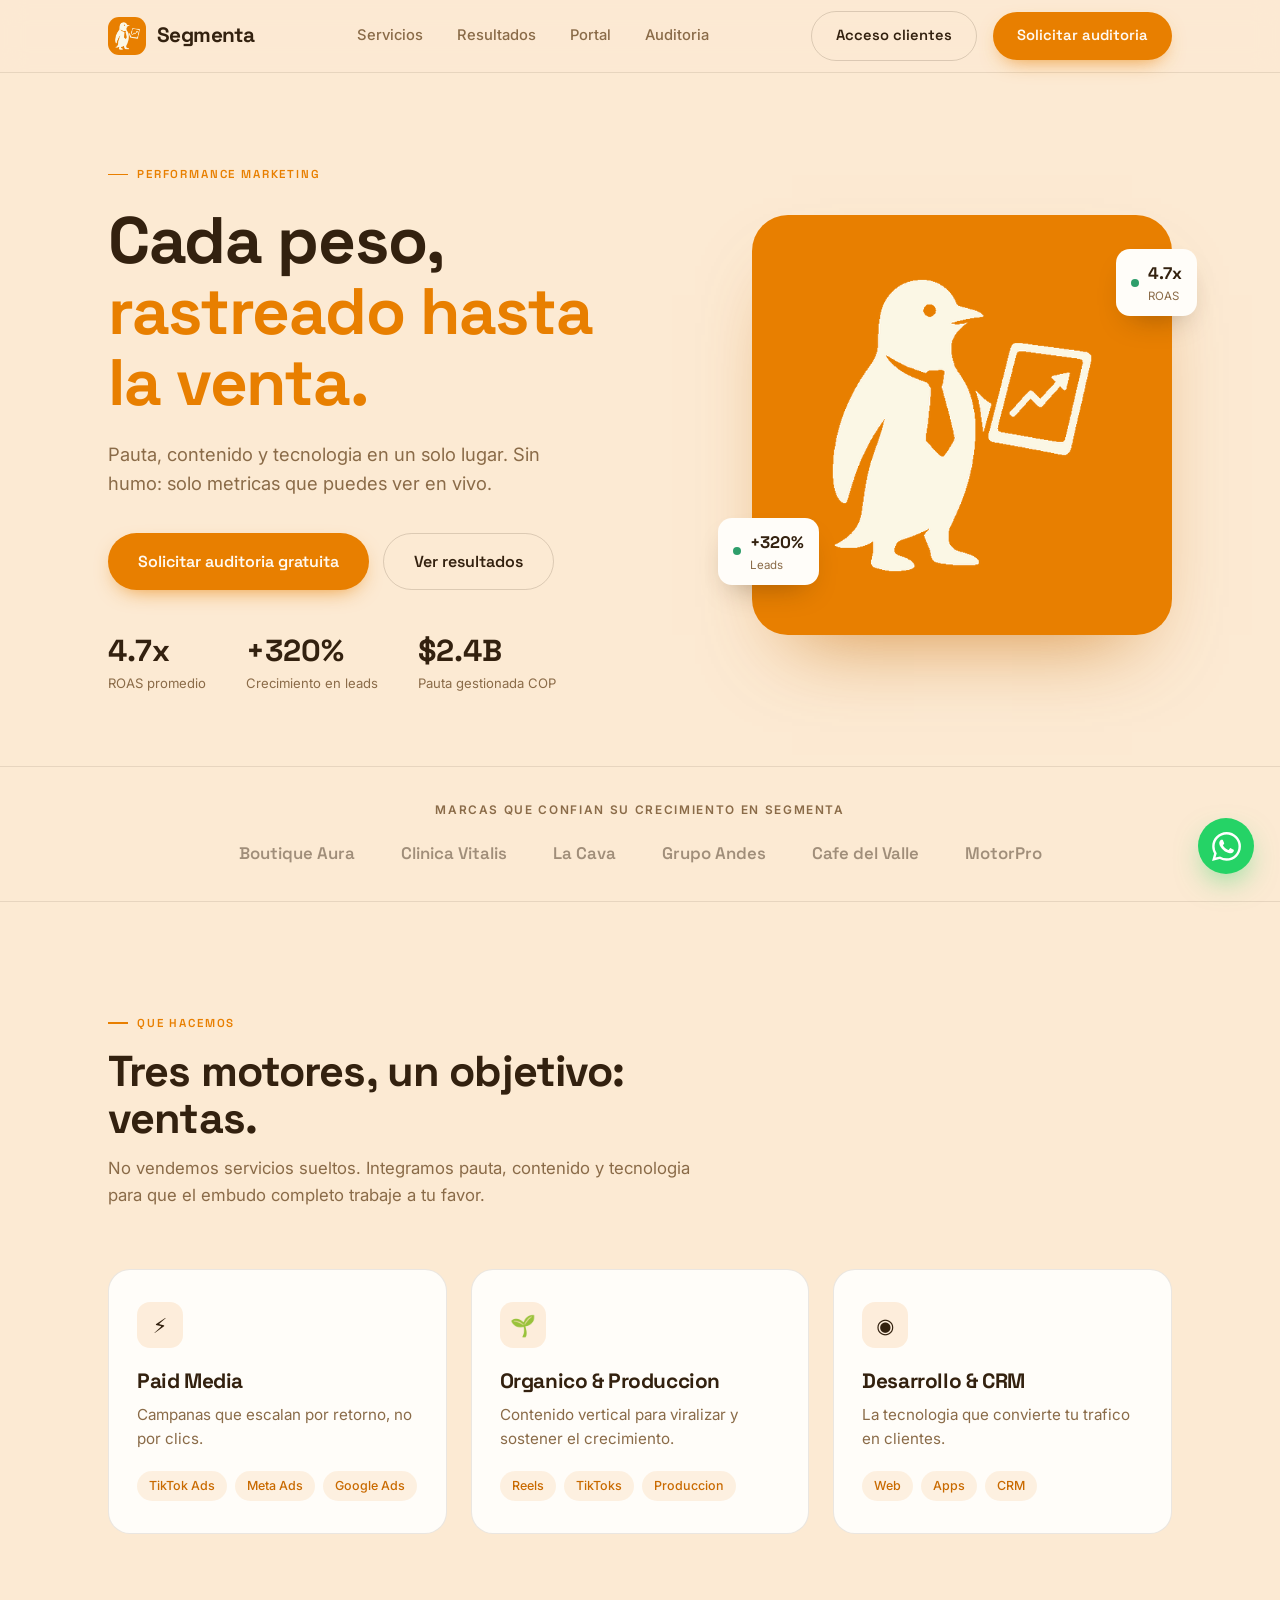
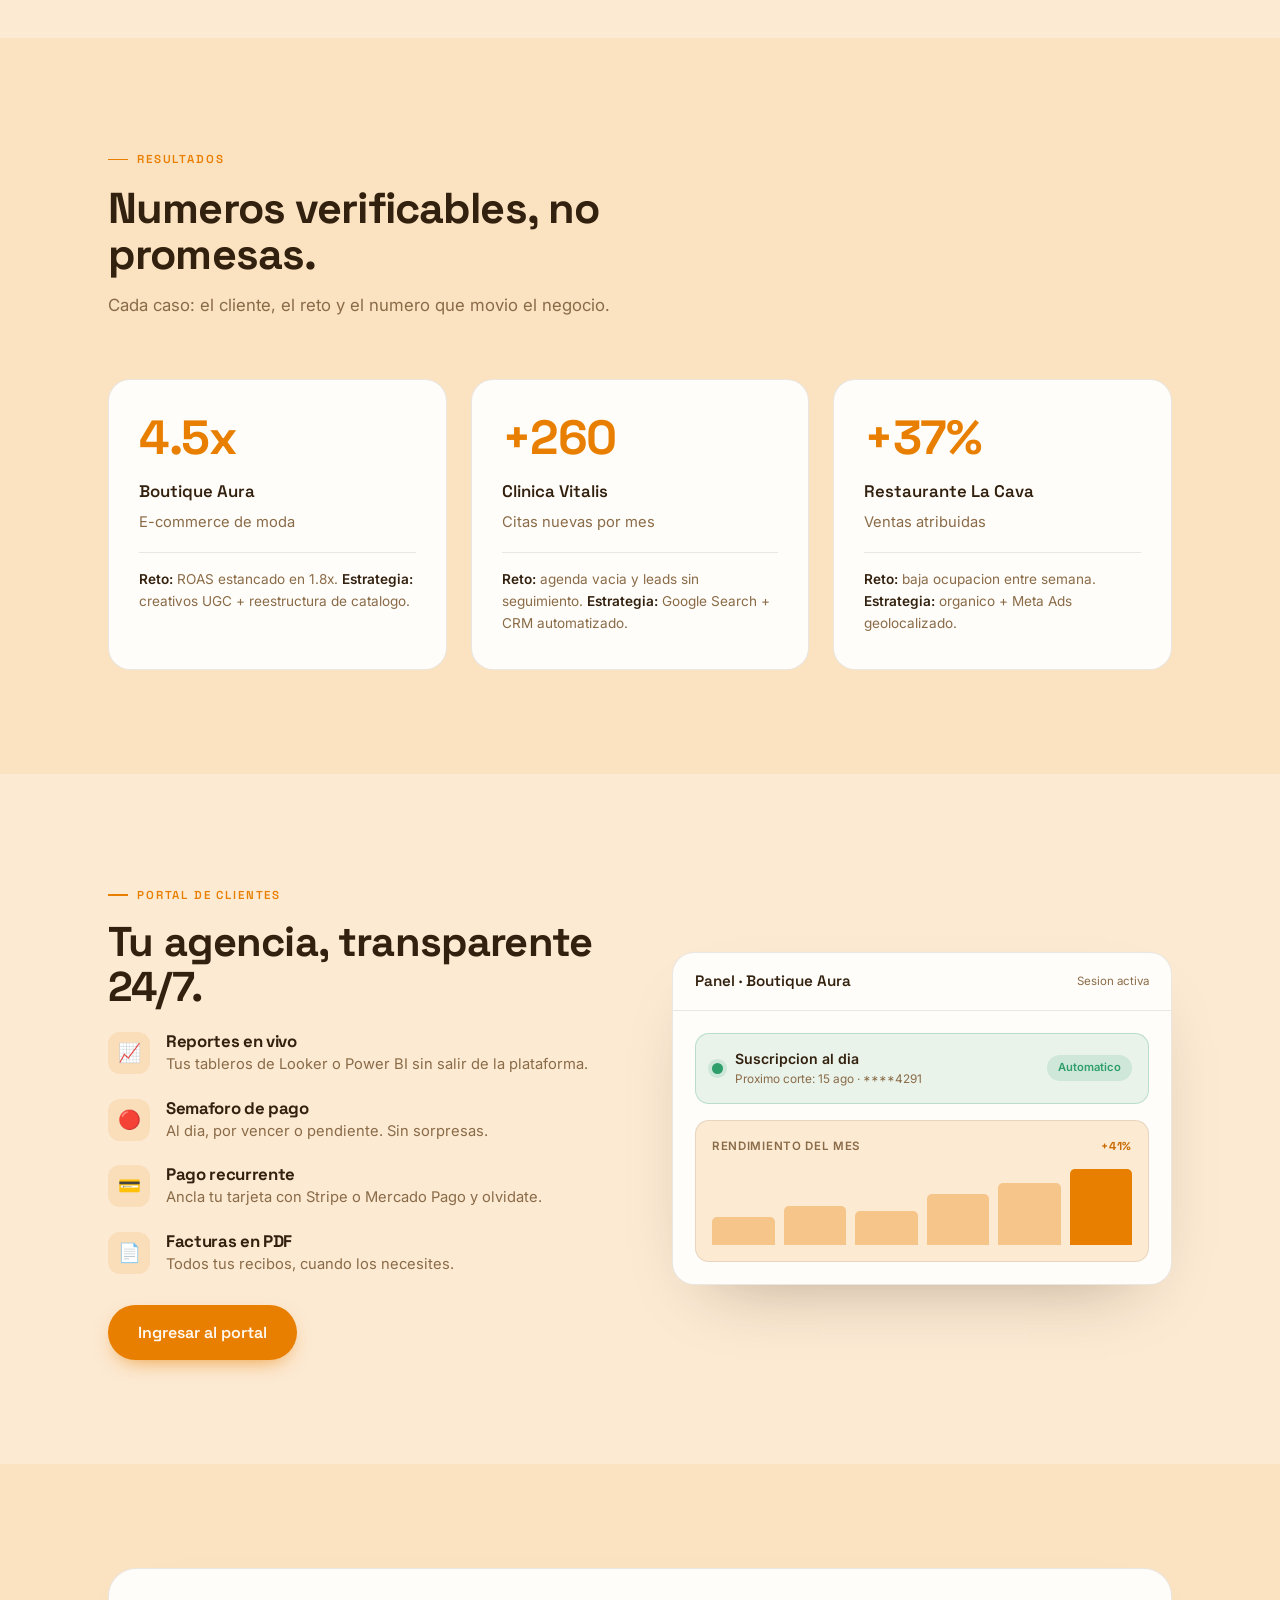
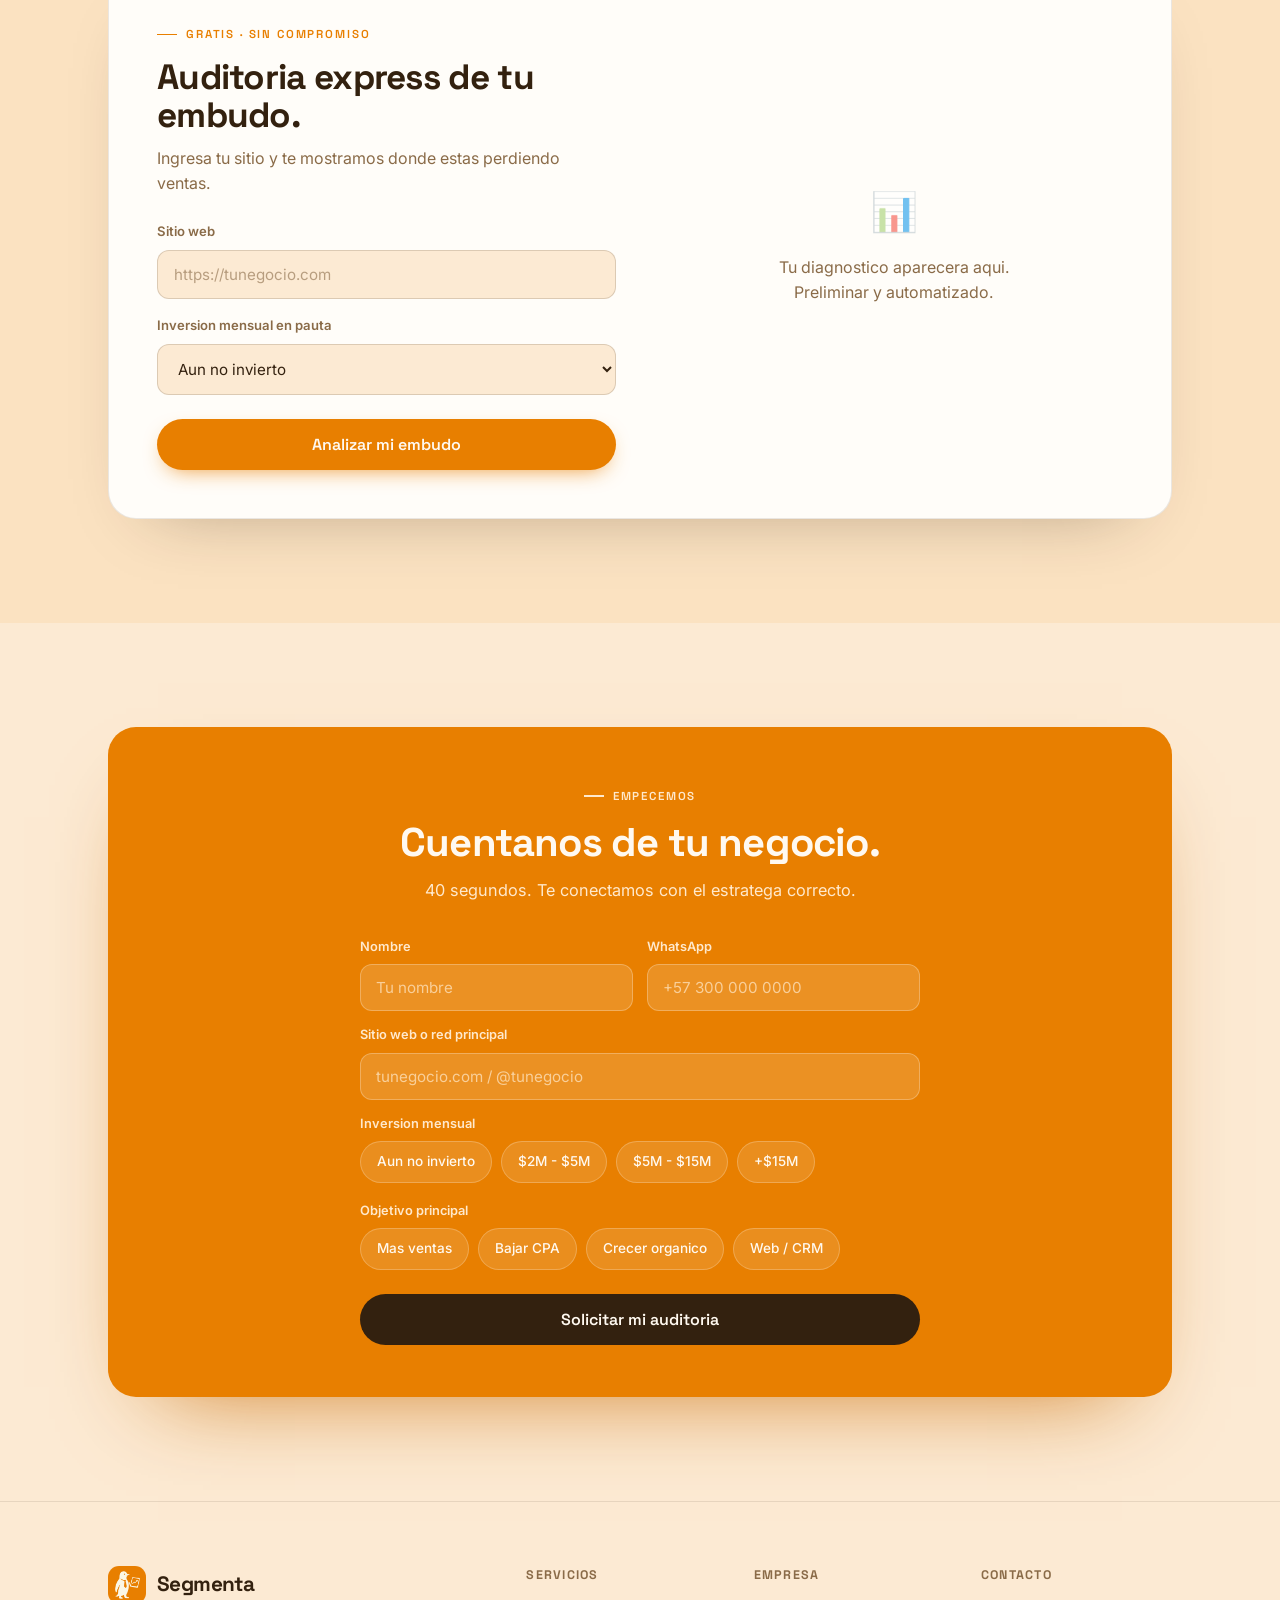
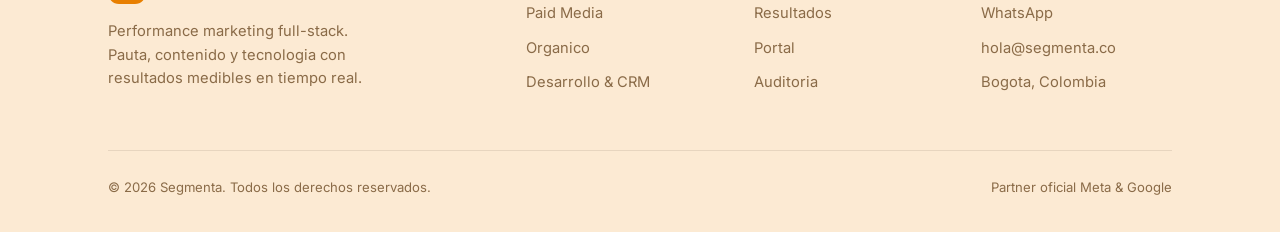
==== web/index.html @ 8425d16f "Separate Segmenta website and application roots" ====
<!DOCTYPE html>
<html lang="es">
<head>
<script>
(function(){
  if (location.hostname.endsWith('.vercel.app')) {
    location.replace('https://www.segmenta.online' + location.pathname + location.search + location.hash);
  }
})();
</script>
<meta charset="UTF-8">
<meta name="viewport" content="width=device-width, initial-scale=1.0">
<title>Segmenta — Marketing que se mide en ventas</title>
<link rel="preconnect" href="https://fonts.googleapis.com">
<link rel="preconnect" href="https://fonts.gstatic.com" crossorigin>
<link href="https://fonts.googleapis.com/css2?family=Space+Grotesk:wght@500;600;700&family=Inter:wght@400;500;600&display=swap" rel="stylesheet">
<style>
  :root{
    --bg:#FCEAD3;          /* naranja claro - color de la pagina */
    --bg-warm:#FBE2C1;     /* seccion alterna, un poco mas calido */
    --brand:#E87F00;       /* naranja de marca Segmenta */
    --brand-deep:#C96A00;
    --ink:#33210F;         /* texto principal, marron oscuro calido */
    --ink-soft:#8A6B48;    /* texto secundario */
    --card:#FFFDF9;        /* tarjetas casi blancas y calidas */
    --cream:#FBF7E5;
    --line:rgba(51,33,15,.10);
    --line-2:rgba(51,33,15,.16);
    --green:#2E9E6B;
    --display:'Space Grotesk',system-ui,sans-serif;
    --body:'Inter',system-ui,sans-serif;
    --logo:url("[data-uri]");
    --maxw:1120px;
  }
  *{box-sizing:border-box;margin:0;padding:0}
  html{scroll-behavior:smooth}
  body{font-family:var(--body);background:var(--bg);color:var(--ink);line-height:1.6;-webkit-font-smoothing:antialiased;overflow-x:hidden}
  a{color:inherit;text-decoration:none}
  .wrap{max-width:var(--maxw);margin:0 auto;padding:0 28px}
  h1,h2,h3,h4{font-family:var(--display);font-weight:700;line-height:1.08;letter-spacing:-.02em;color:var(--ink)}
  .peng{background:var(--logo) center/contain no-repeat;display:inline-block}
  .eyebrow{font-family:var(--display);font-size:.72rem;font-weight:600;letter-spacing:.16em;text-transform:uppercase;color:var(--brand);display:inline-flex;align-items:center;gap:9px}
  .eyebrow::before{content:"";width:20px;height:1.5px;background:var(--brand)}

  /* buttons */
  .btn{font-family:var(--display);font-weight:600;font-size:.92rem;border:none;cursor:pointer;border-radius:999px;padding:12px 24px;transition:transform .15s,background .2s,box-shadow .2s;display:inline-flex;align-items:center;gap:8px;white-space:nowrap}
  .btn:active{transform:translateY(1px)}
  .btn-primary{background:var(--brand);color:#FFF9F0;box-shadow:0 8px 22px -10px rgba(232,127,0,.9)}
  .btn-primary:hover{background:var(--brand-deep);box-shadow:0 12px 28px -10px rgba(232,127,0,1)}
  .btn-ghost{background:transparent;color:var(--ink);border:1.5px solid var(--line-2)}
  .btn-ghost:hover{border-color:var(--ink);background:rgba(51,33,15,.04)}
  .btn-lg{padding:15px 30px;font-size:1rem}

  /* nav */
  header{position:sticky;top:0;z-index:50;background:rgba(252,234,211,.82);backdrop-filter:blur(12px);border-bottom:1px solid var(--line)}
  nav{display:flex;align-items:center;justify-content:space-between;height:72px}
  .brand{display:flex;align-items:center;gap:11px;font-family:var(--display);font-weight:700;font-size:1.3rem;letter-spacing:-.03em}
  .brand .mark{width:38px;height:38px;border-radius:11px;background:var(--brand);display:flex;align-items:center;justify-content:center;flex-shrink:0}
  .brand .mark .peng{width:30px;height:30px}
  .nav-links{display:flex;gap:34px;font-size:.92rem;color:var(--ink-soft);font-weight:500}
  .nav-links a:hover{color:var(--ink)}
  .nav-right{display:flex;align-items:center;gap:16px}
  .nav-toggle{display:none;background:none;border:none;font-size:1.4rem;cursor:pointer;color:var(--ink)}

  /* hero */
  .hero{padding:84px 0 72px}
  .hero-grid{display:grid;grid-template-columns:1.1fr .9fr;gap:64px;align-items:center}
  .hero h1{font-size:clamp(2.6rem,5.5vw,4.1rem);font-weight:700;margin:22px 0 22px}
  .hero h1 .u{color:var(--brand)}
  .hero .lead{font-size:1.15rem;color:var(--ink-soft);max-width:480px;margin-bottom:34px}
  .hero-cta{display:flex;gap:14px;flex-wrap:wrap;margin-bottom:46px}
  .hero-stats{display:flex;gap:40px;flex-wrap:wrap}
  .hs .n{font-family:var(--display);font-weight:700;font-size:1.9rem;color:var(--ink);line-height:1}
  .hs .l{font-size:.82rem;color:var(--ink-soft);margin-top:6px}

  /* hero visual: big brand panel with penguin */
  .hero-visual{position:relative;aspect-ratio:1/1;max-width:420px;margin-left:auto;width:100%}
  .hero-panel{position:absolute;inset:0;background:var(--brand);border-radius:36px;box-shadow:0 40px 80px -40px rgba(200,105,0,.7)}
  .hero-panel .peng{position:absolute;inset:12% 14%;width:auto;height:auto;animation:float 6s ease-in-out infinite}
  @keyframes float{0%,100%{transform:translateY(0)}50%{transform:translateY(-12px)}}
  .pill{position:absolute;background:var(--card);border-radius:14px;padding:11px 15px;box-shadow:0 14px 30px -14px rgba(51,33,15,.4);display:flex;align-items:center;gap:9px}
  .pill .dot{width:8px;height:8px;border-radius:50%;background:var(--green)}
  .pill .pv{font-family:var(--display);font-weight:700;font-size:1.05rem}
  .pill .pl{font-size:.72rem;color:var(--ink-soft)}
  .pill.p1{top:8%;right:-6%}
  .pill.p2{bottom:12%;left:-8%}

  /* trust strip */
  .trust{padding:34px 0;border-top:1px solid var(--line);border-bottom:1px solid var(--line)}
  .trust .lbl{text-align:center;font-size:.74rem;letter-spacing:.14em;text-transform:uppercase;color:var(--ink-soft);margin-bottom:20px;font-weight:600}
  .trust-row{display:flex;justify-content:center;align-items:center;gap:46px;flex-wrap:wrap}
  .trust-row span{font-family:var(--display);font-weight:600;font-size:1.05rem;color:var(--ink);opacity:.45;transition:opacity .2s}
  .trust-row span:hover{opacity:.85}

  /* sections */
  .section{padding:104px 0}
  .sec-head{max-width:600px;margin-bottom:60px}
  .sec-head h2{font-size:clamp(1.9rem,3.6vw,2.7rem);margin:16px 0 14px}
  .sec-head p{color:var(--ink-soft);font-size:1.05rem}

  /* services */
  .svc-grid{display:grid;grid-template-columns:repeat(3,1fr);gap:24px}
  .svc{background:var(--card);border:1px solid var(--line);border-radius:22px;padding:32px 28px;transition:transform .25s,box-shadow .25s}
  .svc:hover{transform:translateY(-4px);box-shadow:0 24px 50px -30px rgba(51,33,15,.35)}
  .svc .ic{width:46px;height:46px;border-radius:13px;background:rgba(232,127,0,.12);display:flex;align-items:center;justify-content:center;font-size:1.3rem;margin-bottom:22px}
  .svc h3{font-size:1.3rem;margin-bottom:10px}
  .svc p{color:var(--ink-soft);font-size:.95rem;margin-bottom:20px}
  .svc .tags{display:flex;gap:8px;flex-wrap:wrap}
  .svc .tags span{font-size:.78rem;font-weight:500;color:var(--brand-deep);background:rgba(232,127,0,.1);padding:5px 12px;border-radius:999px}

  /* results */
  .results{background:var(--bg-warm)}
  .res-grid{display:grid;grid-template-columns:repeat(3,1fr);gap:24px}
  .res{background:var(--card);border:1px solid var(--line);border-radius:22px;padding:34px 30px}
  .res .big{font-family:var(--display);font-weight:700;font-size:3rem;color:var(--brand);line-height:1;letter-spacing:-.03em}
  .res .who{font-family:var(--display);font-weight:600;font-size:1.05rem;margin:16px 0 6px}
  .res .ctx{color:var(--ink-soft);font-size:.92rem}
  .res .sub{margin-top:18px;padding-top:16px;border-top:1px solid var(--line);font-size:.85rem;color:var(--ink-soft)}
  .res .sub b{color:var(--ink);font-weight:600}

  /* portal */
  .portal-grid{display:grid;grid-template-columns:1fr 1fr;gap:64px;align-items:center}
  .feat{list-style:none;display:flex;flex-direction:column;gap:22px;margin-top:10px}
  .feat li{display:flex;gap:16px}
  .feat .fi{width:42px;height:42px;border-radius:12px;background:rgba(232,127,0,.12);display:flex;align-items:center;justify-content:center;font-size:1.15rem;flex-shrink:0}
  .feat h4{font-size:1.05rem;margin-bottom:3px}
  .feat p{color:var(--ink-soft);font-size:.92rem}
  .mock{background:var(--card);border:1px solid var(--line);border-radius:22px;box-shadow:0 30px 70px -40px rgba(51,33,15,.4);overflow:hidden}
  .mock-top{padding:16px 22px;border-bottom:1px solid var(--line);display:flex;justify-content:space-between;align-items:center}
  .mock-top .t{font-family:var(--display);font-weight:600;font-size:.95rem}
  .mock-top .s{font-size:.72rem;color:var(--ink-soft)}
  .mock-body{padding:22px}
  .status{display:flex;align-items:center;justify-content:space-between;background:rgba(46,158,107,.1);border:1px solid rgba(46,158,107,.25);border-radius:14px;padding:14px 16px;margin-bottom:16px}
  .status .lft{display:flex;align-items:center;gap:12px}
  .sem{width:11px;height:11px;border-radius:50%;background:var(--green);box-shadow:0 0 0 4px rgba(46,158,107,.14)}
  .status .l1{font-size:.88rem;font-weight:600}
  .status .l2{font-size:.74rem;color:var(--ink-soft)}
  .status .badge{font-size:.7rem;font-weight:600;color:var(--green);background:rgba(46,158,107,.14);padding:4px 11px;border-radius:999px}
  .mchart{background:var(--bg);border:1px solid var(--line);border-radius:14px;padding:16px}
  .mchart .ct{font-size:.72rem;color:var(--ink-soft);text-transform:uppercase;letter-spacing:.06em;font-weight:600;margin-bottom:14px;display:flex;justify-content:space-between}
  .mchart .ct b{color:var(--brand-deep);font-family:var(--display)}
  .mbars{display:flex;align-items:flex-end;gap:9px;height:76px}
  .mbars span{flex:1;background:var(--brand);border-radius:5px 5px 0 0;opacity:.35;transition:height 1s cubic-bezier(.22,1,.36,1)}
  .mbars span:last-child{opacity:1}

  /* audit */
  .audit-card{background:var(--card);border:1px solid var(--line);border-radius:28px;padding:48px;box-shadow:0 30px 70px -45px rgba(51,33,15,.4)}
  .audit-grid{display:grid;grid-template-columns:1fr 1fr;gap:48px;align-items:center}
  .field{margin-bottom:16px}
  .field label{display:block;font-size:.82rem;color:var(--ink-soft);margin-bottom:8px;font-weight:600}
  .field input,.field select{width:100%;background:var(--bg);border:1.5px solid var(--line-2);border-radius:12px;padding:14px 16px;color:var(--ink);font-family:var(--body);font-size:.95rem;transition:border-color .2s,box-shadow .2s}
  .field input:focus,.field select:focus{outline:none;border-color:var(--brand);box-shadow:0 0 0 3px rgba(232,127,0,.16)}
  .field input::placeholder{color:var(--ink-soft);opacity:.6}
  #auditPh{text-align:center;color:var(--ink-soft)}
  #auditPh .em{font-size:2.4rem;margin-bottom:12px;opacity:.55}
  #auditRes{display:none}
  .score-row{display:flex;align-items:center;gap:20px;margin-bottom:22px}
  .ring{width:92px;height:92px;border-radius:50%;position:relative;flex-shrink:0;display:flex;align-items:center;justify-content:center}
  .ring .rv{position:relative;font-family:var(--display);font-weight:700;font-size:1.7rem}
  .aline{display:flex;justify-content:space-between;align-items:center;padding:11px 0;border-bottom:1px solid var(--line);font-size:.9rem}
  .aline:last-of-type{border:none}
  .st{font-size:.74rem;font-weight:600;padding:3px 11px;border-radius:999px}
  .st.ok{background:rgba(46,158,107,.14);color:var(--green)}
  .st.warn{background:rgba(232,127,0,.14);color:var(--brand-deep)}
  .st.bad{background:rgba(214,69,42,.12);color:#C0392B}

  /* lead */
  .lead-card{background:var(--brand);border-radius:28px;padding:52px;text-align:center;box-shadow:0 40px 90px -50px rgba(200,105,0,.9)}
  .lead-card .eyebrow{color:#FFE9CC;justify-content:center}
  .lead-card .eyebrow::before{background:#FFE9CC}
  .lead-card h2{color:#FFF9F0;font-size:clamp(1.8rem,3.4vw,2.5rem);margin:16px 0 12px}
  .lead-card .sub{color:#FFE9CC;margin-bottom:34px;font-size:1.02rem}
  .lead-form{max-width:560px;margin:0 auto;text-align:left}
  .lf-row{display:grid;grid-template-columns:1fr 1fr;gap:14px}
  .lead-form label{color:#FFE9CC;font-size:.8rem;font-weight:600;margin-bottom:7px;display:block}
  .lead-form input{width:100%;background:rgba(255,251,244,.14);border:1.5px solid rgba(255,251,244,.28);border-radius:12px;padding:13px 15px;color:#FFF9F0;font-family:var(--body);font-size:.95rem;margin-bottom:14px}
  .lead-form input::placeholder{color:rgba(255,233,204,.7)}
  .lead-form input:focus{outline:none;border-color:#FFF9F0;background:rgba(255,251,244,.2)}
  .chips{display:flex;gap:9px;flex-wrap:wrap;margin-bottom:18px}
  .chip{cursor:pointer;font-size:.85rem;font-weight:500;color:#FFF9F0;background:rgba(255,251,244,.12);border:1.5px solid rgba(255,251,244,.24);padding:9px 16px;border-radius:999px;transition:background .2s,border-color .2s}
  .chip:hover{border-color:#FFF9F0}
  .chip.sel{background:#FFF9F0;color:var(--brand-deep);border-color:#FFF9F0}
  .lead-form .btn-submit{width:100%;justify-content:center;background:var(--ink);color:#FFF9F0;margin-top:6px}
  .lead-form .btn-submit:hover{background:#1f1408}
  .lead-done{display:none;text-align:center;color:#FFF9F0}
  .lead-done .ch{width:60px;height:60px;border-radius:50%;background:rgba(255,251,244,.16);border:1.5px solid rgba(255,251,244,.4);display:flex;align-items:center;justify-content:center;margin:0 auto 16px;font-size:1.6rem}
  .lead-done h3{color:#FFF9F0;font-size:1.5rem;margin-bottom:8px}
  .lead-done p{color:#FFE9CC}

  /* footer */
  footer{padding:64px 0 34px;border-top:1px solid var(--line)}
  .foot-grid{display:grid;grid-template-columns:2fr 1fr 1fr 1fr;gap:36px;margin-bottom:44px}
  .foot-grid .about{color:var(--ink-soft);font-size:.92rem;margin-top:16px;max-width:280px}
  .fcol h5{font-family:var(--display);font-size:.78rem;text-transform:uppercase;letter-spacing:.1em;color:var(--ink-soft);margin-bottom:16px}
  .fcol a{display:block;color:var(--ink-soft);font-size:.92rem;margin-bottom:11px}
  .fcol a:hover{color:var(--ink)}
  .foot-bot{border-top:1px solid var(--line);padding-top:26px;display:flex;justify-content:space-between;flex-wrap:wrap;gap:12px;color:var(--ink-soft);font-size:.82rem}

  /* whatsapp */
  .wa{position:fixed;bottom:26px;right:26px;z-index:60;width:56px;height:56px;border-radius:50%;background:#25D366;display:flex;align-items:center;justify-content:center;box-shadow:0 12px 30px -8px rgba(37,211,102,.6);transition:transform .2s}
  .wa:hover{transform:scale(1.08)}
  .wa svg{width:29px;height:29px;fill:#fff}

  /* reveal */
  .reveal{opacity:0;transform:translateY(24px);transition:opacity .7s cubic-bezier(.22,1,.36,1),transform .7s cubic-bezier(.22,1,.36,1)}
  .reveal.in{opacity:1;transform:none}

  @media(max-width:900px){
    .hero-grid,.portal-grid,.audit-grid{grid-template-columns:1fr;gap:48px}
    .svc-grid,.res-grid{grid-template-columns:1fr}
    .foot-grid{grid-template-columns:1fr 1fr}
    .nav-links,.nav-right .btn{display:none}
    .nav-toggle{display:block}
    .section{padding:72px 0}
    .hero-visual{max-width:340px;margin:0 auto}
    .audit-card,.lead-card{padding:32px}
  }
  @media(max-width:520px){
    .lf-row{grid-template-columns:1fr}
    .foot-grid{grid-template-columns:1fr}
    .hero-stats{gap:28px}
  }
  @media(prefers-reduced-motion:reduce){*{animation:none!important;scroll-behavior:auto!important}.reveal{opacity:1;transform:none}}
  :focus-visible{outline:2px solid var(--brand);outline-offset:3px;border-radius:8px}
</style>
</head>
<body>

<header>
  <div class="wrap">
    <nav>
      <div class="brand"><span class="mark"><span class="peng"></span></span>Segmenta</div>
      <div class="nav-links">
        <a href="#servicios">Servicios</a>
        <a href="#resultados">Resultados</a>
        <a href="#portal">Portal</a>
        <a href="#auditoria">Auditoria</a>
      </div>
      <div class="nav-right">
        <a href="javascript:void(0)" class="btn btn-ghost" onclick="openPortal()">Acceso clientes</a>
        <a href="#contacto" class="btn btn-primary">Solicitar auditoria</a>
        <button class="nav-toggle" aria-label="Menu" onclick="var n=document.querySelector('.nav-links');n.style.display=n.style.display==='flex'?'none':'flex'">&#9776;</button>
      </div>
    </nav>
  </div>
</header>

<!-- HERO -->
<section class="hero">
  <div class="wrap hero-grid">
    <div>
      <span class="eyebrow">Performance marketing</span>
      <h1>Cada peso, <span class="u">rastreado hasta la venta.</span></h1>
      <p class="lead">Pauta, contenido y tecnologia en un solo lugar. Sin humo: solo metricas que puedes ver en vivo.</p>
      <div class="hero-cta">
        <a href="#contacto" class="btn btn-primary btn-lg">Solicitar auditoria gratuita</a>
        <a href="#resultados" class="btn btn-ghost btn-lg">Ver resultados</a>
      </div>
      <div class="hero-stats">
        <div class="hs"><div class="n" data-count="4.7" data-suffix="x">0x</div><div class="l">ROAS promedio</div></div>
        <div class="hs"><div class="n" data-count="320" data-prefix="+" data-suffix="%">0%</div><div class="l">Crecimiento en leads</div></div>
        <div class="hs"><div class="n">$2.4B</div><div class="l">Pauta gestionada COP</div></div>
      </div>
    </div>
    <div class="hero-visual reveal in">
      <div class="hero-panel"><span class="peng"></span></div>
      <div class="pill p1"><span class="dot"></span><div><div class="pv">4.7x</div><div class="pl">ROAS</div></div></div>
      <div class="pill p2"><span class="dot"></span><div><div class="pv">+320%</div><div class="pl">Leads</div></div></div>
    </div>
  </div>
</section>

<!-- TRUST -->
<div class="trust">
  <div class="wrap">
    <div class="lbl">Marcas que confian su crecimiento en Segmenta</div>
    <div class="trust-row">
      <span>Boutique Aura</span><span>Clinica Vitalis</span><span>La Cava</span><span>Grupo Andes</span><span>Cafe del Valle</span><span>MotorPro</span>
    </div>
  </div>
</div>

<!-- SERVICIOS -->
<section class="section" id="servicios">
  <div class="wrap">
    <div class="sec-head reveal">
      <span class="eyebrow">Que hacemos</span>
      <h2>Tres motores, un objetivo: ventas.</h2>
      <p>No vendemos servicios sueltos. Integramos pauta, contenido y tecnologia para que el embudo completo trabaje a tu favor.</p>
    </div>
    <div class="svc-grid">
      <div class="svc reveal">
        <div class="ic">&#9889;</div>
        <h3>Paid Media</h3>
        <p>Campanas que escalan por retorno, no por clics.</p>
        <div class="tags"><span>TikTok Ads</span><span>Meta Ads</span><span>Google Ads</span></div>
      </div>
      <div class="svc reveal">
        <div class="ic">&#127793;</div>
        <h3>Organico &amp; Produccion</h3>
        <p>Contenido vertical para viralizar y sostener el crecimiento.</p>
        <div class="tags"><span>Reels</span><span>TikToks</span><span>Produccion</span></div>
      </div>
      <div class="svc reveal">
        <div class="ic">&#9673;</div>
        <h3>Desarrollo &amp; CRM</h3>
        <p>La tecnologia que convierte tu trafico en clientes.</p>
        <div class="tags"><span>Web</span><span>Apps</span><span>CRM</span></div>
      </div>
    </div>
  </div>
</section>

<!-- RESULTADOS -->
<section class="section results" id="resultados">
  <div class="wrap">
    <div class="sec-head reveal">
      <span class="eyebrow">Resultados</span>
      <h2>Numeros verificables, no promesas.</h2>
      <p>Cada caso: el cliente, el reto y el numero que movio el negocio.</p>
    </div>
    <div class="res-grid">
      <div class="res reveal">
        <div class="big" data-count="4.9" data-suffix="x">0x</div>
        <div class="who">Boutique Aura</div>
        <div class="ctx">E-commerce de moda</div>
        <div class="sub"><b>Reto:</b> ROAS estancado en 1.8x. <b>Estrategia:</b> creativos UGC + reestructura de catalogo.</div>
      </div>
      <div class="res reveal">
        <div class="big" data-count="287" data-prefix="+">0</div>
        <div class="who">Clinica Vitalis</div>
        <div class="ctx">Citas nuevas por mes</div>
        <div class="sub"><b>Reto:</b> agenda vacia y leads sin seguimiento. <b>Estrategia:</b> Google Search + CRM automatizado.</div>
      </div>
      <div class="res reveal">
        <div class="big" data-count="41" data-prefix="+" data-suffix="%">0%</div>
        <div class="who">Restaurante La Cava</div>
        <div class="ctx">Ventas atribuidas</div>
        <div class="sub"><b>Reto:</b> baja ocupacion entre semana. <b>Estrategia:</b> organico + Meta Ads geolocalizado.</div>
      </div>
    </div>
  </div>
</section>

<!-- PORTAL -->
<section class="section" id="portal">
  <div class="wrap portal-grid">
    <div class="reveal">
      <span class="eyebrow">Portal de clientes</span>
      <h2 style="font-size:clamp(1.9rem,3.4vw,2.6rem);margin:16px 0 22px">Tu agencia, transparente 24/7.</h2>
      <ul class="feat">
        <li><div class="fi">&#128200;</div><div><h4>Reportes en vivo</h4><p>Tus tableros de Looker o Power BI sin salir de la plataforma.</p></div></li>
        <li><div class="fi">&#128308;</div><div><h4>Semaforo de pago</h4><p>Al dia, por vencer o pendiente. Sin sorpresas.</p></div></li>
        <li><div class="fi">&#128179;</div><div><h4>Pago recurrente</h4><p>Ancla tu tarjeta con Stripe o Mercado Pago y olvidate.</p></div></li>
        <li><div class="fi">&#128196;</div><div><h4>Facturas en PDF</h4><p>Todos tus recibos, cuando los necesites.</p></div></li>
      </ul>
      <a href="javascript:void(0)" class="btn btn-primary btn-lg" style="margin-top:28px" onclick="openPortal()">Ingresar al portal</a>
    </div>
    <div class="mock reveal">
      <div class="mock-top"><span class="t">Panel &middot; Boutique Aura</span><span class="s">Sesion activa</span></div>
      <div class="mock-body">
        <div class="status">
          <div class="lft"><span class="sem"></span><div><div class="l1">Suscripcion al dia</div><div class="l2">Proximo corte: 15 ago &middot; ****4291</div></div></div>
          <span class="badge">Automatico</span>
        </div>
        <div class="mchart">
          <div class="ct"><span>Rendimiento del mes</span><b>+41%</b></div>
          <div class="mbars"><span style="height:38%"></span><span style="height:52%"></span><span style="height:46%"></span><span style="height:68%"></span><span style="height:82%"></span><span style="height:100%"></span></div>
        </div>
      </div>
    </div>
  </div>
</section>

<!-- AUDITORIA -->
<section class="section results" id="auditoria">
  <div class="wrap">
    <div class="audit-card reveal">
      <div class="audit-grid">
        <div>
          <span class="eyebrow">Gratis &middot; Sin compromiso</span>
          <h2 style="font-size:clamp(1.7rem,3vw,2.2rem);margin:14px 0 12px">Auditoria express de tu embudo.</h2>
          <p style="color:var(--ink-soft);margin-bottom:24px">Ingresa tu sitio y te mostramos donde estas perdiendo ventas.</p>
          <div class="field"><label>Sitio web</label><input id="au-web" type="url" placeholder="https://tunegocio.com"></div>
          <div class="field"><label>Inversion mensual en pauta</label>
            <select id="au-inv">
              <option value="0">Aun no invierto</option>
              <option value="1">Menos de $2M COP</option>
              <option value="2">$2M - $8M COP</option>
              <option value="3">Mas de $8M COP</option>
            </select>
          </div>
          <button class="btn btn-primary btn-lg" style="width:100%;justify-content:center;margin-top:8px" onclick="runAudit()">Analizar mi embudo</button>
        </div>
        <div>
          <div id="auditPh"><div class="em">&#128202;</div>Tu diagnostico aparecera aqui.<br>Preliminar y automatizado.</div>
          <div id="auditRes">
            <div class="score-row">
              <div class="ring" id="ring"><div class="rv" id="rv">0</div></div>
              <div><div style="font-family:var(--display);font-weight:600;font-size:1.05rem">Health Score</div><div id="smsg" style="color:var(--ink-soft);font-size:.86rem">Analizando...</div></div>
            </div>
            <div class="aline"><span>Velocidad de carga</span><span class="st warn" id="l1">Media</span></div>
            <div class="aline"><span>Pixel &amp; tracking</span><span class="st bad" id="l2">Falta</span></div>
            <div class="aline"><span>Estructura de pauta</span><span class="st warn" id="l3">Mejorable</span></div>
            <div class="aline"><span>Conversion / CTA</span><span class="st ok" id="l4">OK</span></div>
            <a href="#contacto" class="btn btn-ghost" style="width:100%;justify-content:center;margin-top:18px">Ver plan de accion completo</a>
          </div>
        </div>
      </div>
    </div>
  </div>
</section>

<!-- CONTACTO -->
<section class="section" id="contacto">
  <div class="wrap">
    <div class="lead-card reveal">
      <span class="eyebrow">Empecemos</span>
      <h2>Cuentanos de tu negocio.</h2>
      <p class="sub">40 segundos. Te conectamos con el estratega correcto.</p>
      <div class="lead-form" id="leadForm">
        <div class="lf-row">
          <div><label>Nombre</label><input id="f-name" type="text" placeholder="Tu nombre"></div>
          <div><label>WhatsApp</label><input id="f-phone" type="tel" placeholder="+57 300 000 0000"></div>
        </div>
        <label>Sitio web o red principal</label>
        <input id="f-web" type="text" placeholder="tunegocio.com / @tunegocio">
        <label>Inversion mensual</label>
        <div class="chips" data-group="budget">
          <div class="chip" onclick="pick(this)">Aun no invierto</div>
          <div class="chip" onclick="pick(this)">$2M - $5M</div>
          <div class="chip" onclick="pick(this)">$5M - $15M</div>
          <div class="chip" onclick="pick(this)">+$15M</div>
        </div>
        <label>Objetivo principal</label>
        <div class="chips" data-group="goal">
          <div class="chip" onclick="pick(this)">Mas ventas</div>
          <div class="chip" onclick="pick(this)">Bajar CPA</div>
          <div class="chip" onclick="pick(this)">Crecer organico</div>
          <div class="chip" onclick="pick(this)">Web / CRM</div>
        </div>
        <button class="btn btn-lg btn-submit" onclick="submitLead()">Solicitar mi auditoria</button>
      </div>
      <div class="lead-done" id="leadDone">
        <div class="ch">&#10003;</div>
        <h3>Listo, <span id="doneName">crack</span>!</h3>
        <p>Un estratega te escribe por WhatsApp en menos de 24 horas.</p>
      </div>
    </div>
  </div>
</section>

<!-- FOOTER -->
<footer>
  <div class="wrap">
    <div class="foot-grid">
      <div>
        <div class="brand"><span class="mark"><span class="peng"></span></span>Segmenta</div>
        <p class="about">Performance marketing full-stack. Pauta, contenido y tecnologia con resultados medibles en tiempo real.</p>
      </div>
      <div class="fcol"><h5>Servicios</h5><a href="#servicios">Paid Media</a><a href="#servicios">Organico</a><a href="#servicios">Desarrollo &amp; CRM</a></div>
      <div class="fcol"><h5>Empresa</h5><a href="#resultados">Resultados</a><a href="#portal">Portal</a><a href="#auditoria">Auditoria</a></div>
      <div class="fcol"><h5>Contacto</h5><a href="#contacto">WhatsApp</a><a href="#contacto">hola@segmenta.co</a><a href="#contacto">Bogota, Colombia</a></div>
    </div>
    <div class="foot-bot"><span>&copy; 2026 Segmenta. Todos los derechos reservados.</span><span>Partner oficial Meta &amp; Google</span></div>
  </div>
</footer>

<a class="wa" href="https://wa.me/573133250202?text=Hola%20Segmenta,%20quiero%20una%20auditoria" target="_blank" rel="noopener" aria-label="WhatsApp">
  <svg viewBox="0 0 24 24"><path d="M17.472 14.382c-.297-.149-1.758-.867-2.03-.967-.273-.099-.471-.148-.67.15-.197.297-.767.966-.94 1.164-.173.199-.347.223-.644.075-.297-.15-1.255-.463-2.39-1.475-.883-.788-1.48-1.761-1.653-2.059-.173-.297-.018-.458.13-.606.134-.133.298-.347.446-.52.149-.174.198-.298.298-.497.099-.198.05-.371-.025-.52-.075-.149-.669-1.612-.916-2.207-.242-.579-.487-.5-.669-.51l-.57-.01c-.198 0-.52.074-.792.372-.272.297-1.04 1.016-1.04 2.479 0 1.462 1.065 2.875 1.213 3.074.149.198 2.096 3.2 5.077 4.487.71.306 1.263.489 1.694.626.712.226 1.36.194 1.872.118.571-.085 1.758-.719 2.006-1.413.248-.694.248-1.289.173-1.413-.074-.124-.272-.198-.57-.347m-5.421 7.403h-.004a9.87 9.87 0 01-5.031-1.378l-.361-.214-3.741.982.998-3.648-.235-.374a9.86 9.86 0 01-1.51-5.26c.001-5.45 4.436-9.884 9.888-9.884 2.64 0 5.122 1.03 6.988 2.898a9.825 9.825 0 012.893 6.994c-.003 5.45-4.437 9.884-9.885 9.884m8.413-18.297A11.815 11.815 0 0012.05 0C5.495 0 .16 5.335.157 11.892c0 2.096.547 4.142 1.588 5.945L.057 24l6.305-1.654a11.882 11.882 0 005.683 1.448h.005c6.554 0 11.89-5.335 11.893-11.893a11.821 11.821 0 00-3.48-8.413Z"/></svg>
</a>

<script>
  function countUp(el){
    var t=parseFloat(el.dataset.count),suf=el.dataset.suffix||'',pre=el.dataset.prefix||'',isF=t%1!==0,st=performance.now();
    function tk(now){var p=Math.min((now-st)/1300,1),e=1-Math.pow(1-p,3),v=t*e;
      el.textContent=pre+(isF?v.toFixed(1):Math.floor(v).toLocaleString('es-CO'))+suf;
      if(p<1)requestAnimationFrame(tk);}
    requestAnimationFrame(tk);
  }
  var io=new IntersectionObserver(function(es){es.forEach(function(e){
    if(e.isIntersecting){e.target.classList.add('in');
      (e.target.querySelectorAll?e.target.querySelectorAll('[data-count]'):[]).forEach(countUp);
      io.unobserve(e.target);}});},{threshold:.2});
  document.querySelectorAll('.reveal').forEach(function(el){io.observe(el);});
  window.addEventListener('load',function(){setTimeout(function(){document.querySelectorAll('.hero [data-count]').forEach(countUp);},350);});

  function runAudit(){
    var web=document.getElementById('au-web').value.trim();
    if(!web){document.getElementById('au-web').focus();return;}
    document.getElementById('auditPh').style.display='none';
    document.getElementById('auditRes').style.display='block';
    var inv=parseInt(document.getElementById('au-inv').value);
    var score=Math.min(46+inv*11,88);
    var col=score<55?'#C0392B':score<72?'var(--brand)':'var(--green)';
    var ring=document.getElementById('ring');
    ring.style.background='conic-gradient('+col+' '+(score*3.6)+'deg, var(--line) 0deg)';
    ring.innerHTML='<div style="position:absolute;inset:6px;border-radius:50%;background:var(--card)"></div><div class="rv" style="position:relative;color:'+col+'">'+score+'</div>';
    document.getElementById('smsg').textContent=score<55?'Fugas serias. Prioridad alta.':score<72?'Base decente con margen de mejora.':'Buen estado, vamos por la optimizacion fina.';
    var l2=document.getElementById('l2');
    if(inv>=2){l2.className='st ok';l2.textContent='OK';}else{l2.className='st bad';l2.textContent='Falta';}
  }

  var lead={budget:'',goal:''};
  function pick(el){var g=el.parentNode.dataset.group;
    el.parentNode.querySelectorAll('.chip').forEach(function(c){c.classList.remove('sel');});
    el.classList.add('sel');lead[g]=el.textContent;}
  function submitLead(){
    var name=document.getElementById('f-name').value.trim();
    if(!name){document.getElementById('f-name').focus();return;}
    console.log('LEAD',{name:name,phone:document.getElementById('f-phone').value,web:document.getElementById('f-web').value,budget:lead.budget,goal:lead.goal});
    document.getElementById('leadForm').style.display='none';
    document.getElementById('doneName').textContent=name.split(' ')[0]||'crack';
    document.getElementById('leadDone').style.display='block';
  }
</script>

<div id="portalOverlay" style="position:fixed;inset:0;z-index:200;background:var(--bg);display:none;flex-direction:column">
  <div style="height:52px;flex-shrink:0;display:flex;align-items:center;justify-content:space-between;padding:0 20px;background:var(--card);border-bottom:1px solid var(--line)">
    <button onclick="closePortal()" style="background:none;border:none;cursor:pointer;font-family:var(--display);font-weight:600;font-size:.9rem;color:var(--ink);display:flex;align-items:center;gap:8px">&#8592; Volver a Segmenta</button>
    <span style="font-family:var(--display);font-weight:600;font-size:.82rem;color:var(--ink-soft)">Portal Segmenta</span>
  </div>
  <iframe id="portalFrame" title="Portal Segmenta" style="flex:1;width:100%;border:none" srcdoc="<!DOCTYPE html>
<html lang=&quot;es&quot;>
<head>
<meta charset=&quot;UTF-8&quot;>
<meta name=&quot;viewport&quot; content=&quot;width=device-width, initial-scale=1.0&quot;>
<title>Portal Segmenta</title>
<link rel=&quot;preconnect&quot; href=&quot;https://fonts.googleapis.com&quot;>
<link rel=&quot;preconnect&quot; href=&quot;https://fonts.gstatic.com&quot; crossorigin>
<link href=&quot;https://fonts.googleapis.com/css2?family=Space+Grotesk:wght@500;600;700&amp;family=Inter:wght@400;500;600&amp;display=swap&quot; rel=&quot;stylesheet&quot;>
<style>
  :root{
    --bg:#FCEAD3;--bg-warm:#FBE2C1;--brand:#E87F00;--brand-deep:#C96A00;
    --ink:#33210F;--ink-soft:#8A6B48;--card:#FFFDF9;--cream:#FBF7E5;
    --line:rgba(51,33,15,.10);--line-2:rgba(51,33,15,.16);
    --green:#2E9E6B;--amber:#E8A100;--red:#C0392B;
    --display:'Space Grotesk',system-ui,sans-serif;--body:'Inter',system-ui,sans-serif;
    --logo:url(&quot;[data-uri]&quot;);
  }
  *{box-sizing:border-box;margin:0;padding:0}
  body{font-family:var(--body);background:var(--bg);color:var(--ink);line-height:1.55;-webkit-font-smoothing:antialiased}
  h1,h2,h3,h4{font-family:var(--display);letter-spacing:-.02em;line-height:1.12}
  .peng{background:var(--logo) center/contain no-repeat;display:inline-block}
  .hidden{display:none!important}
  button{font-family:var(--display);cursor:pointer}
  input,select,textarea{font-family:var(--body)}
  .btn{font-weight:600;font-size:.9rem;border:none;border-radius:10px;padding:11px 20px;display:inline-flex;align-items:center;gap:8px;transition:background .2s,transform .15s,box-shadow .2s;white-space:nowrap}
  .btn:active{transform:translateY(1px)}
  .btn-primary{background:var(--brand);color:#FFF9F0;box-shadow:0 8px 20px -10px rgba(232,127,0,.9)}
  .btn-primary:hover{background:var(--brand-deep)}
  .btn-dark{background:var(--ink);color:#FFF9F0}
  .btn-ghost{background:transparent;color:var(--ink);border:1.5px solid var(--line-2)}
  .btn-ghost:hover{border-color:var(--ink)}
  .btn-sm{padding:8px 14px;font-size:.82rem}

  #login{min-height:100vh;display:flex;align-items:center;justify-content:center;padding:24px}
  .login-card{background:var(--card);border:1px solid var(--line);border-radius:24px;padding:44px;max-width:420px;width:100%;box-shadow:0 40px 90px -50px rgba(51,33,15,.5)}
  .login-brand{display:flex;align-items:center;gap:11px;font-family:var(--display);font-weight:700;font-size:1.35rem;margin-bottom:6px}
  .login-brand .mark{width:40px;height:40px;border-radius:12px;background:var(--brand);display:flex;align-items:center;justify-content:center}
  .login-brand .mark .peng{width:32px;height:32px}
  .login-card .sub{color:var(--ink-soft);font-size:.92rem;margin-bottom:28px}
  .field{margin-bottom:16px}
  .field label{display:block;font-size:.8rem;font-weight:600;color:var(--ink-soft);margin-bottom:7px}
  .field input,.field select,.field textarea{width:100%;background:var(--bg);border:1.5px solid var(--line-2);border-radius:11px;padding:13px 15px;color:var(--ink);font-size:.94rem;transition:border-color .2s,box-shadow .2s}
  .field input:focus,.field select:focus,.field textarea:focus{outline:none;border-color:var(--brand);box-shadow:0 0 0 3px rgba(232,127,0,.15)}
  .login-err{color:var(--red);font-size:.85rem;margin-bottom:12px;min-height:20px}
  .demo{margin-top:24px;padding-top:20px;border-top:1px solid var(--line);font-size:.8rem;color:var(--ink-soft)}
  .demo b{color:var(--ink);font-family:var(--display)}
  .demo .row{display:flex;justify-content:space-between;padding:5px 8px;cursor:pointer;border-radius:8px}
  .demo .row:hover{background:var(--bg-warm)}

  .topbar{background:var(--card);border-bottom:1px solid var(--line);position:sticky;top:0;z-index:40}
  .topbar .in{max-width:1160px;margin:0 auto;padding:0 24px;height:66px;display:flex;align-items:center;justify-content:space-between}
  .tb-brand{display:flex;align-items:center;gap:10px;font-family:var(--display);font-weight:700;font-size:1.2rem}
  .tb-brand .mark{width:34px;height:34px;border-radius:10px;background:var(--brand);display:flex;align-items:center;justify-content:center}
  .tb-brand .mark .peng{width:27px;height:27px}
  .tb-right{display:flex;align-items:center;gap:16px}
  .who{text-align:right}
  .who .n{font-family:var(--display);font-weight:600;font-size:.9rem}
  .who .r{font-size:.74rem;color:var(--ink-soft)}
  .role-pill{font-size:.7rem;font-weight:600;padding:3px 10px;border-radius:999px;background:rgba(232,127,0,.14);color:var(--brand-deep)}

  .page{max-width:1160px;margin:0 auto;padding:34px 24px 80px}
  .page-head{margin-bottom:22px}
  .page-head h1{font-size:1.9rem;font-weight:700}
  .page-head p{color:var(--ink-soft);margin-top:4px}

  .htabs{display:inline-flex;background:var(--card);border:1px solid var(--line);border-radius:13px;padding:4px;gap:4px;margin-bottom:26px}
  .htab{padding:9px 20px;border-radius:9px;font-family:var(--display);font-weight:600;font-size:.88rem;color:var(--ink-soft);background:none;border:none}
  .htab.active{background:var(--brand);color:#FFF9F0}

  .pay-banner{display:flex;align-items:center;justify-content:space-between;border-radius:16px;padding:16px 20px;margin-bottom:24px;border:1px solid}
  .pay-banner.g{background:rgba(46,158,107,.1);border-color:rgba(46,158,107,.3)}
  .pay-banner.y{background:rgba(232,161,0,.12);border-color:rgba(232,161,0,.35)}
  .pay-banner.r{background:rgba(192,57,43,.1);border-color:rgba(192,57,43,.3)}
  .pay-banner .lft{display:flex;align-items:center;gap:14px}
  .sem{width:13px;height:13px;border-radius:50%;flex-shrink:0}
  .sem.g{background:var(--green);box-shadow:0 0 0 4px rgba(46,158,107,.16)}
  .sem.y{background:var(--amber);box-shadow:0 0 0 4px rgba(232,161,0,.16)}
  .sem.r{background:var(--red);box-shadow:0 0 0 4px rgba(192,57,43,.16)}
  .pay-banner .l1{font-weight:600;font-size:.95rem}
  .pay-banner .l2{font-size:.8rem;color:var(--ink-soft)}
  .metrics{display:grid;grid-template-columns:repeat(4,1fr);gap:16px;margin-bottom:24px}
  .mcard{background:var(--card);border:1px solid var(--line);border-radius:16px;padding:20px}
  .mcard .k{font-size:.72rem;text-transform:uppercase;letter-spacing:.05em;color:var(--ink-soft);font-weight:600;margin-bottom:8px}
  .mcard .v{font-family:var(--display);font-weight:700;font-size:1.85rem;color:var(--ink)}
  .mcard .v.brand{color:var(--brand)}
  .mcard .d{font-size:.78rem;color:var(--green);font-weight:600;margin-top:4px}
  .grid2{display:grid;grid-template-columns:1.4fr 1fr;gap:20px;margin-bottom:24px}
  .panel{background:var(--card);border:1px solid var(--line);border-radius:18px;padding:24px}
  .panel h3{font-size:1.1rem;margin-bottom:4px}
  .panel .ph{font-size:.82rem;color:var(--ink-soft);margin-bottom:18px}
  .bars{display:flex;align-items:flex-end;gap:10px;height:150px}
  .bars .b{flex:1;background:var(--brand);opacity:.32;border-radius:6px 6px 0 0;position:relative;transition:height .8s cubic-bezier(.22,1,.36,1)}
  .bars .b:last-child{opacity:1}
  .bars .b .cap{position:absolute;top:-20px;left:0;right:0;text-align:center;font-size:.68rem;font-weight:600;color:var(--ink-soft)}
  .bars .b .lb{position:absolute;bottom:-22px;left:0;right:0;text-align:center;font-size:.68rem;color:var(--ink-soft)}
  .barwrap{padding:22px 0 26px}
  .note{border-left:3px solid var(--brand);background:var(--bg);border-radius:0 12px 12px 0;padding:14px 16px;margin-bottom:12px}
  .note .nt{font-family:var(--display);font-weight:600;font-size:.95rem}
  .note .nd{font-size:.72rem;color:var(--ink-soft);margin-bottom:6px}
  .note .nb{font-size:.88rem;color:var(--ink);white-space:pre-line}
  .replist{list-style:none}
  .replist li{display:flex;align-items:center;gap:12px;padding:12px 0;border-bottom:1px solid var(--line)}
  .replist li:last-child{border:none}
  .replist .ri{flex:1}
  .replist .rn{font-weight:600;font-size:.9rem}
  .replist .rmeta{font-size:.75rem;color:var(--ink-soft)}
  .empty{color:var(--ink-soft);font-size:.88rem;padding:14px 0}

  .host-grid{display:grid;grid-template-columns:260px 1fr;gap:24px;align-items:start}
  .client-list{background:var(--card);border:1px solid var(--line);border-radius:16px;padding:12px;position:sticky;top:90px}
  .client-list .cl-h{font-size:.72rem;text-transform:uppercase;letter-spacing:.06em;color:var(--ink-soft);font-weight:600;padding:8px 12px}
  .cl-item{padding:12px 14px;border-radius:11px;cursor:pointer;transition:background .15s;display:flex;align-items:center;justify-content:space-between}
  .cl-item:hover{background:var(--bg-warm)}
  .cl-item.active{background:var(--brand);color:#FFF9F0}
  .cl-item.active .cl-sub{color:#FFE9CC}
  .cl-name{font-family:var(--display);font-weight:600;font-size:.92rem}
  .cl-sub{font-size:.72rem;color:var(--ink-soft)}
  .cl-dot{width:9px;height:9px;border-radius:50%}
  .host-main{display:flex;flex-direction:column;gap:20px}
  .card{background:var(--card);border:1px solid var(--line);border-radius:18px;padding:24px}
  .card h3{font-size:1.05rem;margin-bottom:2px}
  .card .chint{font-size:.8rem;color:var(--ink-soft);margin-bottom:18px}
  .frow{display:grid;grid-template-columns:1fr 1fr 1fr;gap:14px}
  .frow.two{grid-template-columns:1fr 1fr}
  .save-row{display:flex;justify-content:flex-end;gap:10px;margin-top:16px}
  .mini{font-size:.78rem;color:var(--ink-soft);margin-top:6px}
  textarea{resize:vertical;min-height:90px}

  .tbl{width:100%;border-collapse:collapse}
  .tbl th{text-align:left;font-size:.7rem;text-transform:uppercase;letter-spacing:.05em;color:var(--ink-soft);font-weight:600;padding:10px 12px;border-bottom:1px solid var(--line)}
  .tbl td{padding:13px 12px;border-bottom:1px solid var(--line);font-size:.9rem;vertical-align:middle}
  .tbl tr:last-child td{border:none}
  .tag-role{font-size:.68rem;font-weight:700;padding:3px 10px;border-radius:999px}
  .tag-role.host{background:rgba(232,127,0,.14);color:var(--brand-deep)}
  .tag-role.client{background:rgba(46,158,107,.14);color:var(--green)}
  .link-act{color:var(--brand-deep);background:none;border:none;font-size:.82rem;font-weight:600;font-family:var(--display)}
  .link-danger{color:var(--red);background:none;border:none;font-size:.82rem;font-weight:600;font-family:var(--display)}

  .toast{position:fixed;bottom:26px;left:50%;transform:translateX(-50%) translateY(20px);background:var(--ink);color:#FFF9F0;padding:12px 22px;border-radius:12px;font-size:.88rem;font-weight:500;opacity:0;transition:opacity .25s,transform .25s;z-index:80;box-shadow:0 14px 34px -12px rgba(0,0,0,.5)}
  .toast.show{opacity:1;transform:translateX(-50%) translateY(0)}

  @media(max-width:860px){
    .metrics{grid-template-columns:1fr 1fr}
    .grid2,.host-grid{grid-template-columns:1fr}
    .client-list{position:static}
    .frow,.frow.two{grid-template-columns:1fr}
    .tbl thead{display:none}
    .tbl td{display:block;border:none;padding:4px 0}
    .tbl tr{display:block;padding:14px 0;border-bottom:1px solid var(--line)}
  }
  :focus-visible{outline:2px solid var(--brand);outline-offset:2px}
</style>
</head>
<body>
<div id=&quot;login&quot;>
  <div class=&quot;login-card&quot;>
    <div class=&quot;login-brand&quot;><span class=&quot;mark&quot;><span class=&quot;peng&quot;></span></span>Segmenta</div>
    <div class=&quot;sub&quot;>Portal de clientes &amp;amp; panel de gestion</div>
    <div class=&quot;field&quot;><label>Correo</label><input id=&quot;li-email&quot; type=&quot;email&quot; placeholder=&quot;tucorreo@empresa.co&quot; autocomplete=&quot;username&quot;></div>
    <div class=&quot;field&quot;><label>Contrasena</label><input id=&quot;li-pass&quot; type=&quot;password&quot; placeholder=&quot;&amp;bull;&amp;bull;&amp;bull;&amp;bull;&amp;bull;&amp;bull;&quot; autocomplete=&quot;current-password&quot; onkeydown=&quot;if(event.key===String.fromCharCode(69,110,116,101,114))doLogin()&quot;></div>
    <div class=&quot;login-err&quot; id=&quot;li-err&quot;></div>
    <button class=&quot;btn btn-primary&quot; style=&quot;width:100%;justify-content:center&quot; onclick=&quot;doLogin()&quot;>Ingresar</button>
  </div>
</div>

<div id=&quot;app&quot; class=&quot;hidden&quot;>
  <div class=&quot;topbar&quot;><div class=&quot;in&quot;>
    <div class=&quot;tb-brand&quot;><span class=&quot;mark&quot;><span class=&quot;peng&quot;></span></span>Segmenta</div>
    <div class=&quot;tb-right&quot;>
      <div id=&quot;hostToggle&quot; class=&quot;hidden&quot;><button class=&quot;btn btn-ghost btn-sm&quot; id=&quot;previewBtn&quot; onclick=&quot;togglePreview()&quot;>Vista previa cliente</button></div>
      <div class=&quot;who&quot;><div class=&quot;n&quot; id=&quot;tb-name&quot;>-</div><div class=&quot;r&quot; id=&quot;tb-role&quot;>-</div></div>
      <span class=&quot;role-pill&quot; id=&quot;tb-pill&quot;>-</span>
      <button class=&quot;btn btn-ghost btn-sm&quot; onclick=&quot;logout()&quot;>Salir</button>
    </div>
  </div></div>
  <div id=&quot;clientView&quot; class=&quot;page hidden&quot;></div>
  <div id=&quot;hostView&quot; class=&quot;page hidden&quot;></div>
</div>

<div class=&quot;toast&quot; id=&quot;toast&quot;></div>
<script>
// ---------- SEED ----------
var SEED = {
  users:[
    {id:'u_host', email:'host@segmenta.co', pass:'segmenta', role:'host', name:'Equipo Segmenta', clientId:null}
  ],
  plans:[
    {id:'pl_growth', name:'Growth', price:'$1.500.000'},
    {id:'pl_perf', name:'Performance', price:'$2.200.000'},
    {id:'pl_scale', name:'Scale', price:'$3.800.000'}
  ],
  clients:{}
};

var DB=null, KEY='segmenta_portal_db_v2';
async function loadDB(){
  try{ if(window.storage){ var r=await window.storage.get(KEY,true); if(r&amp;&amp;r.value){ DB=JSON.parse(r.value); return; } } }catch(e){}
  DB=JSON.parse(JSON.stringify(SEED)); await saveDB();
}
async function saveDB(){ try{ if(window.storage){ await window.storage.set(KEY,JSON.stringify(DB),true);} }catch(e){} }

var CURRENT=null, selectedClient=null, previewing=false, hostTab='clientes';
function esc(s){return (s||'').replace(/&amp;/g,'&amp;amp;').replace(/&quot;/g,'&amp;quot;').replace(/</g,'&amp;lt;');}
function today(){var d=new Date();var mo=['ene','feb','mar','abr','may','jun','jul','ago','sep','oct','nov','dic'];return d.getDate()+' '+mo[d.getMonth()]+' '+d.getFullYear();}
function v(id){return document.getElementById(id).value.trim();}
var toastT;
function toast(msg){var t=document.getElementById('toast');t.textContent=msg;t.classList.add('show');clearTimeout(toastT);toastT=setTimeout(function(){t.classList.remove('show');},2400);}

// ---------- AUTH ----------
function fill(e,p){document.getElementById('li-email').value=e;document.getElementById('li-pass').value=p;}
function doLogin(){
  var e=document.getElementById('li-email').value.trim().toLowerCase(), p=document.getElementById('li-pass').value;
  var u=DB.users.find(function(x){return x.email===e &amp;&amp; x.pass===p;});
  if(!u){document.getElementById('li-err').textContent='Correo o contrasena incorrectos.';return;}
  CURRENT=u; document.getElementById('li-err').textContent='';
  document.getElementById('login').classList.add('hidden');
  document.getElementById('app').classList.remove('hidden');
  document.getElementById('tb-name').textContent=u.name;
  document.getElementById('tb-role').textContent=u.email;
  document.getElementById('tb-pill').textContent=u.role==='host'?'Host':'Cliente';
  if(u.role==='host'){ document.getElementById('hostToggle').classList.remove('hidden'); showHost(); }
  else { document.getElementById('hostToggle').classList.add('hidden'); renderClient(u.clientId); showClientView(); }
}
function logout(){CURRENT=null;previewing=false;document.getElementById('app').classList.add('hidden');document.getElementById('login').classList.remove('hidden');document.getElementById('li-pass').value='';}
function showClientView(){document.getElementById('clientView').classList.remove('hidden');document.getElementById('hostView').classList.add('hidden');}
function togglePreview(){ if(!previewing &amp;&amp; (!selectedClient||!DB.clients[selectedClient])){toast('No hay clientes para previsualizar');return;} previewing=!previewing;document.getElementById('previewBtn').textContent=previewing?'Volver al panel':'Vista previa cliente';if(previewing){renderClient(selectedClient,true);showClientView();}else{showHost();}}

// ---------- CLIENT ----------
function bars(hist){var max=Math.max.apply(null,hist.map(function(h){return h.v;}))||100;
  return '<div class=&quot;barwrap&quot;><div class=&quot;bars&quot;>'+hist.map(function(h){var pct=Math.round(h.v/max*100);
    return '<div class=&quot;b&quot; style=&quot;height:'+pct+'%&quot;><span class=&quot;cap&quot;>'+h.v+'</span><span class=&quot;lb&quot;>'+esc(h.m)+'</span></div>';}).join('')+'</div></div>';}
function renderClient(id, ro){
  var c=DB.clients[id]; if(!c)return; var m=c.metrics, pay=c.payment;
  var payTxt={g:'Suscripcion al dia',y:'Pago proximo a vencer',r:'Pago pendiente'}[pay.status];
  var html=
   '<div class=&quot;page-head&quot;><h1>Hola, '+esc(c.contact)+'</h1><p>'+esc(c.name)+' &amp;middot; Plan '+esc(c.plan)+(c.cost?' &amp;middot; '+esc(c.cost)+'/mes':'')+(ro?' &amp;middot; <b style=&quot;color:var(--brand-deep)&quot;>Vista previa</b>':'')+'</p></div>'+
   '<div class=&quot;pay-banner '+pay.status+'&quot;><div class=&quot;lft&quot;><span class=&quot;sem '+pay.status+'&quot;></span><div><div class=&quot;l1&quot;>'+payTxt+'</div><div class=&quot;l2&quot;>Proximo corte: '+esc(pay.next)+' &amp;middot; Tarjeta '+esc(pay.card)+'</div></div></div>'+
     (pay.status==='g'?'<span class=&quot;role-pill&quot; style=&quot;background:rgba(46,158,107,.14);color:var(--green)&quot;>Automatico</span>':'<button class=&quot;btn btn-primary btn-sm&quot;>Actualizar pago</button>')+'</div>'+
   '<div class=&quot;metrics&quot;>'+
     '<div class=&quot;mcard&quot;><div class=&quot;k&quot;>ROAS</div><div class=&quot;v brand&quot;>'+esc(m.roas)+'</div><div class=&quot;d&quot;>Retorno sobre inversion</div></div>'+
     '<div class=&quot;mcard&quot;><div class=&quot;k&quot;>Conversiones</div><div class=&quot;v&quot;>'+esc(m.conversions)+'</div><div class=&quot;d&quot;>Este mes</div></div>'+
     '<div class=&quot;mcard&quot;><div class=&quot;k&quot;>CPA</div><div class=&quot;v&quot;>'+esc(m.cpa)+'</div><div class=&quot;d&quot;>Costo por adquisicion</div></div>'+
     '<div class=&quot;mcard&quot;><div class=&quot;k&quot;>Inversion</div><div class=&quot;v&quot;>'+esc(m.spend)+'</div><div class=&quot;d&quot;>Pauta del mes</div></div>'+
   '</div>'+
   '<div class=&quot;grid2&quot;>'+
     '<div class=&quot;panel&quot;><h3>Rendimiento</h3><div class=&quot;ph&quot;>Ultimos periodos</div>'+bars(c.history)+'</div>'+
     '<div class=&quot;panel&quot;><h3>Tablero en vivo</h3><div class=&quot;ph&quot;>Tus metricas completas, al dia.</div>'+
       '<div style=&quot;background:var(--bg);border:1px solid var(--line);border-radius:12px;padding:28px;text-align:center;margin-bottom:14px&quot;><div style=&quot;font-size:2rem;opacity:.5&quot;>&amp;#128202;</div><div style=&quot;font-size:.85rem;color:var(--ink-soft);margin-top:8px&quot;>Looker Studio / Power BI</div></div>'+
       '<a href=&quot;'+esc(c.dashboardUrl)+'&quot; target=&quot;_blank&quot; rel=&quot;noopener&quot; class=&quot;btn btn-dark&quot; style=&quot;width:100%;justify-content:center&quot;>Abrir tablero completo</a></div>'+
   '</div>'+
   '<div class=&quot;grid2&quot; style=&quot;grid-template-columns:1.4fr 1fr&quot;>'+
     '<div class=&quot;panel&quot;><h3>Analisis del equipo</h3><div class=&quot;ph&quot;>Lectura estrategica de tus resultados.</div>'+
       (c.analysis.length?c.analysis.map(function(a){return '<div class=&quot;note&quot;><div class=&quot;nt&quot;>'+esc(a.title)+'</div><div class=&quot;nd&quot;>'+esc(a.date)+'</div><div class=&quot;nb&quot;>'+esc(a.body)+'</div></div>';}).join(''):'<div class=&quot;empty&quot;>Aun no hay analisis publicado.</div>')+'</div>'+
     '<div class=&quot;panel&quot;><h3>Informes y facturas</h3><div class=&quot;ph&quot;>Descarga directa.</div>'+
       (c.reports.length?'<ul class=&quot;replist&quot;>'+c.reports.map(function(r){return '<li><div class=&quot;ri&quot;><div class=&quot;rn&quot;>'+esc(r.name)+'</div><div class=&quot;rmeta&quot;>'+esc(r.date)+'</div></div><button class=&quot;btn btn-ghost btn-sm&quot;>PDF</button></li>';}).join('')+'</ul>':'<div class=&quot;empty&quot;>Sin documentos.</div>')+'</div>'+
   '</div>';
  document.getElementById('clientView').innerHTML=html;
}

// ---------- HOST SHELL + TABS ----------
function showHost(){document.getElementById('hostView').classList.remove('hidden');document.getElementById('clientView').classList.add('hidden');renderHostShell();}
function renderHostShell(){
  var tabs=['crm','clientes','usuarios','planes'], labels={crm:'CRM',clientes:'Clientes',usuarios:'Usuarios',planes:'Planes'};
  document.getElementById('hostView').innerHTML=
    '<div class=&quot;page-head&quot;><h1>Panel de gestion</h1><p>Administra clientes, usuarios y planes.</p></div>'+
    '<div class=&quot;htabs&quot;>'+tabs.map(function(t){return '<button class=&quot;htab'+(t===hostTab?' active':'')+'&quot; onclick=&quot;setHostTab(\''+t+'\')&quot;>'+labels[t]+'</button>';}).join('')+'</div>'+
    '<div id=&quot;hostContent&quot;></div>';
  renderHostTab();
}
function setHostTab(t){if(t==='crm'){window.parent.location.href='crm.html';return;}hostTab=t;renderHostShell();}
function renderHostTab(){
  var el=document.getElementById('hostContent');
  if(hostTab==='clientes'){
    if(Object.keys(DB.clients).length===0){el.innerHTML='<div class=&quot;card&quot; style=&quot;text-align:center;padding:48px&quot;><h3>Aun no tienes clientes</h3><div class=&quot;chint&quot; style=&quot;margin-bottom:18px&quot;>Crea tu primer cliente para empezar a cargar metricas y analisis.</div><button class=&quot;btn btn-primary&quot; onclick=&quot;addClientPrompt()&quot;>+ Nuevo cliente</button></div>';return;}
    el.innerHTML='<div class=&quot;host-grid&quot;><div class=&quot;client-list&quot; id=&quot;clientList&quot;></div><div class=&quot;host-main&quot; id=&quot;hostMain&quot;></div></div>';
    renderClientList(); if(!selectedClient||!DB.clients[selectedClient])selectedClient=Object.keys(DB.clients)[0]; renderHostMain();}
  else if(hostTab==='usuarios'){el.innerHTML=renderUsers();}
  else{el.innerHTML=renderPlans();}
}

// ---------- HOST: CLIENTES ----------
function renderClientList(){
  var el=document.getElementById('clientList'); if(!el)return;
  var semc={g:'var(--green)',y:'var(--amber)',r:'var(--red)'};
  el.innerHTML='<div class=&quot;cl-h&quot; style=&quot;display:flex;justify-content:space-between;align-items:center&quot;>Clientes ('+Object.keys(DB.clients).length+') <button class=&quot;link-act&quot; onclick=&quot;addClientPrompt()&quot;>+ Nuevo</button></div>'+
    Object.keys(DB.clients).map(function(id){var c=DB.clients[id];
      return '<div class=&quot;cl-item'+(id===selectedClient?' active':'')+'&quot; onclick=&quot;selectClient(\''+id+'\')&quot;>'+
        '<div><div class=&quot;cl-name&quot;>'+esc(c.name)+'</div><div class=&quot;cl-sub&quot;>'+esc(c.plan)+'</div></div>'+
        '<span class=&quot;cl-dot&quot; style=&quot;background:'+semc[c.payment.status]+'&quot;></span></div>';}).join('');
}
function selectClient(id){selectedClient=id;renderClientList();renderHostMain();}
function addClientPrompt(){var name=prompt('Nombre del nuevo cliente:','');if(name===null)return;name=name.trim();if(!name){toast('Nombre vacio');return;}var id=newClientRecord(name);selectedClient=id;saveDB();renderHostShell();toast('Cliente creado');}
function inp(id,label,val){return '<div class=&quot;field&quot;><label>'+label+'</label><input id=&quot;'+id+'&quot; value=&quot;'+esc(val)+'&quot;></div>';}
function sel(id,label,opts,cur){return '<div class=&quot;field&quot;><label>'+label+'</label><select id=&quot;'+id+'&quot;>'+opts.map(function(o){return '<option value=&quot;'+esc(o[0])+'&quot;'+(o[0]===cur?' selected':'')+'>'+esc(o[1])+'</option>';}).join('')+'</select></div>';}
function planOpts(cur){
  var opts=DB.plans.map(function(p){return '<option value=&quot;'+esc(p.name)+'&quot; data-price=&quot;'+esc(p.price)+'&quot;'+(p.name===cur?' selected':'')+'>'+esc(p.name)+' ('+esc(p.price)+')</option>';}).join('');
  if(cur &amp;&amp; !DB.plans.some(function(p){return p.name===cur;})) opts='<option value=&quot;'+esc(cur)+'&quot; selected>'+esc(cur)+' (actual)</option>'+opts;
  return opts;
}
function renderHostMain(){
  var el=document.getElementById('hostMain'); if(!el)return;
  if(!selectedClient||!DB.clients[selectedClient]){el.innerHTML='';return;}
  var id=selectedClient, c=DB.clients[id], m=c.metrics, pay=c.payment;
  el.innerHTML=
  '<div class=&quot;card&quot;><h3>'+esc(c.name)+'</h3><div class=&quot;chint&quot;>Contacto: '+esc(c.contact)+'</div>'+
    '<h4 style=&quot;font-size:.85rem;margin-bottom:10px;color:var(--ink-soft);text-transform:uppercase;letter-spacing:.05em&quot;>Metricas principales</h4>'+
    '<div class=&quot;frow&quot;>'+inp('m-roas','ROAS',m.roas)+inp('m-conv','Conversiones',m.conversions)+inp('m-cpa','CPA',m.cpa)+'</div>'+
    '<div class=&quot;frow&quot; style=&quot;margin-top:14px&quot;>'+inp('m-spend','Inversion',m.spend)+inp('m-reach','Alcance',m.reach)+inp('m-dash','URL del tablero',c.dashboardUrl)+'</div>'+
    '<div class=&quot;save-row&quot;><button class=&quot;btn btn-primary&quot; onclick=&quot;saveMetrics()&quot;>Guardar metricas</button></div></div>'+

  '<div class=&quot;card&quot;><h3>Plan y costo</h3><div class=&quot;chint&quot;>Define el plan y la mensualidad de este cliente.</div>'+
    '<div class=&quot;frow two&quot;><div class=&quot;field&quot;><label>Plan</label><select id=&quot;p-plan&quot; onchange=&quot;fillCost()&quot;>'+planOpts(c.plan)+'</select></div>'+inp('p-cost','Costo mensual',c.cost||'')+'</div>'+
    '<div class=&quot;save-row&quot;><button class=&quot;btn btn-primary&quot; onclick=&quot;savePlanCost()&quot;>Guardar plan</button></div></div>'+

  '<div class=&quot;card&quot;><h3>Datos mensuales</h3><div class=&quot;chint&quot;>Pega tus datos como <b>Mes,Valor</b> (una linea por mes) para la grafica.</div>'+
    '<textarea id=&quot;h-csv&quot;>'+esc(c.history.map(function(h){return h.m+','+h.v;}).join('\n'))+'</textarea>'+
    '<div class=&quot;save-row&quot;><button class=&quot;btn btn-primary&quot; onclick=&quot;saveCsv()&quot;>Actualizar grafica</button></div></div>'+

  '<div class=&quot;card&quot;><h3>Estado de pago</h3><div class=&quot;chint&quot;>Controla el semaforo que ve el cliente.</div>'+
    '<div class=&quot;frow&quot;>'+sel('p-status','Estado',[['g','Al dia (verde)'],['y','Por vencer (amarillo)'],['r','Pendiente (rojo)']],pay.status)+inp('p-next','Proximo corte',pay.next)+inp('p-card','Tarjeta',pay.card)+'</div>'+
    '<div class=&quot;save-row&quot;><button class=&quot;btn btn-primary&quot; onclick=&quot;savePay()&quot;>Guardar estado</button></div></div>'+

  '<div class=&quot;card&quot;><h3>Analisis &amp;amp; recomendaciones</h3><div class=&quot;chint&quot;>Escribe una lectura estrategica o generala desde las metricas.</div>'+
    '<div class=&quot;field&quot;><label>Titulo</label><input id=&quot;a-title&quot; placeholder=&quot;Ej. Escalamiento recomendado&quot;></div>'+
    '<div class=&quot;field&quot;><label>Analisis</label><textarea id=&quot;a-body&quot; placeholder=&quot;Tu lectura de los resultados y proximos pasos...&quot;></textarea></div>'+
    '<div class=&quot;save-row&quot;><button class=&quot;btn btn-ghost&quot; onclick=&quot;autoAnalysis()&quot;>Generar automatico</button><button class=&quot;btn btn-primary&quot; onclick=&quot;addAnalysis()&quot;>Publicar analisis</button></div>'+
    '<div class=&quot;mini&quot;>Publicados: '+c.analysis.length+'</div></div>'+

  '<div class=&quot;card&quot;><h3>Informes y facturas</h3><div class=&quot;chint&quot;>Agrega un entregable visible para el cliente.</div>'+
    '<div class=&quot;frow two&quot;>'+inp('r-name','Nombre del documento','')+inp('r-date','Fecha','')+'</div>'+
    '<div class=&quot;save-row&quot;><button class=&quot;btn btn-primary&quot; onclick=&quot;addReport()&quot;>Agregar documento</button></div>'+
    '<div class=&quot;mini&quot;>Documentos: '+c.reports.length+'</div></div>';
}
function saveMetrics(){var c=DB.clients[selectedClient];c.metrics={roas:v('m-roas'),conversions:v('m-conv'),cpa:v('m-cpa'),spend:v('m-spend'),reach:v('m-reach')};c.dashboardUrl=v('m-dash');saveDB();toast('Metricas guardadas');}
function fillCost(){var s=document.getElementById('p-plan');var o=s.options[s.selectedIndex];var pr=o.getAttribute('data-price');if(pr)document.getElementById('p-cost').value=pr;}
function savePlanCost(){var c=DB.clients[selectedClient];c.plan=document.getElementById('p-plan').value;c.cost=v('p-cost');saveDB();renderClientList();toast('Plan y costo actualizados');}
function saveCsv(){var c=DB.clients[selectedClient];var lines=v('h-csv').split('\n');var h=[];
  lines.forEach(function(l){var p=l.split(',');if(p.length>=2&amp;&amp;p[0].trim()){var n=parseFloat(p[1]);if(!isNaN(n))h.push({m:p[0].trim(),v:n});}});
  if(h.length){c.history=h;saveDB();toast('Grafica actualizada');renderHostMain();}else toast('Revisa el formato: Mes,Valor');}
function savePay(){var c=DB.clients[selectedClient];c.payment={status:v('p-status'),next:v('p-next'),card:v('p-card')};saveDB();renderClientList();toast('Estado de pago guardado');}
function addAnalysis(){var c=DB.clients[selectedClient];var t=v('a-title'),b=v('a-body');if(!t||!b){toast('Completa titulo y analisis');return;}c.analysis.unshift({date:today(),title:t,body:b});saveDB();renderHostMain();toast('Analisis publicado');}
function addReport(){var c=DB.clients[selectedClient];var n=v('r-name');if(!n){toast('Escribe el nombre del documento');return;}c.reports.unshift({name:n,date:v('r-date')||today()});saveDB();renderHostMain();toast('Documento agregado');}
function autoAnalysis(){
  var c=DB.clients[selectedClient], h=c.history, m=c.metrics, ins=[];
  if(h.length>=2){var last=h[h.length-1].v, prev=h[h.length-2].v, ch=prev?Math.round((last-prev)/prev*100):0;
    if(ch>0) ins.push('Tendencia al alza: +'+ch+'% frente al periodo anterior. Escalar +15-20% el presupuesto en las campanas de mejor ROAS.');
    else if(ch<0) ins.push('Caida de '+Math.abs(ch)+'% en el ultimo periodo. Revisar fatiga de creativos y saturacion de publicos.');
    else ins.push('Rendimiento estable. Buen momento para probar 2-3 creativos nuevos.');}
  var roasNum=parseFloat((m.roas||'').replace(/[^0-9.]/g,''));
  if(!isNaN(roasNum)){ if(roasNum>=4) ins.push('ROAS saludable ('+m.roas+'): hay margen para escalar inversion.');
    else if(roasNum>=2) ins.push('ROAS moderado ('+m.roas+'): optimizar segmentacion y oferta antes de escalar.');
    else ins.push('ROAS bajo ('+m.roas+'): priorizar la pagina de conversion y la propuesta de valor.'); }
  ins.push('Conversiones: '+m.conversions+' a un CPA de '+m.cpa+'. Meta: reducir CPA ~10% con exclusiones y creativos ganadores.');
  document.getElementById('a-title').value='Analisis automatico - '+today();
  document.getElementById('a-body').value=ins.map(function(x){return '\u2022 '+x;}).join('\n');
  toast('Analisis generado - revisa y publica');
}

// ---------- HOST: USUARIOS ----------
function renderUsers(){
  var rows=DB.users.map(function(u){
    var cli=(u.clientId&amp;&amp;DB.clients[u.clientId])?DB.clients[u.clientId].name:'--';
    return '<tr><td>'+esc(u.name)+'</td><td>'+esc(u.email)+'</td><td><span class=&quot;tag-role '+u.role+'&quot;>'+(u.role==='host'?'Host':'Cliente')+'</span></td><td>'+esc(cli)+'</td>'+
      '<td style=&quot;text-align:right;white-space:nowrap&quot;><button class=&quot;link-act&quot; onclick=&quot;changePass(\''+u.id+'\')&quot;>Cambiar clave</button> &amp;nbsp; <button class=&quot;link-danger&quot; onclick=&quot;deleteUser(\''+u.id+'\')&quot;>Eliminar</button></td></tr>';
  }).join('');
  var clientOpts=Object.keys(DB.clients).map(function(id){return '<option value=&quot;'+id+'&quot;>'+esc(DB.clients[id].name)+'</option>';}).join('');
  return ''+
   '<div class=&quot;card&quot;><h3>Usuarios ('+DB.users.length+')</h3><div class=&quot;chint&quot;>Accesos al portal. Cambia claves o elimina accesos.</div>'+
     '<table class=&quot;tbl&quot;><thead><tr><th>Nombre</th><th>Correo</th><th>Rol</th><th>Cliente</th><th></th></tr></thead><tbody>'+rows+'</tbody></table></div>'+
   '<div class=&quot;card&quot;><h3>Agregar usuario</h3><div class=&quot;chint&quot;>Crea un acceso. Para un cliente, vinculalo a uno existente o crea uno nuevo.</div>'+
     '<div class=&quot;frow&quot;>'+inp('nu-name','Nombre','')+inp('nu-email','Correo','')+inp('nu-pass','Contrasena','')+'</div>'+
     '<div class=&quot;frow two&quot; style=&quot;margin-top:14px&quot;>'+
       '<div class=&quot;field&quot;><label>Rol</label><select id=&quot;nu-role&quot; onchange=&quot;toggleUserRole()&quot;><option value=&quot;client&quot;>Cliente</option><option value=&quot;host&quot;>Host</option></select></div>'+
       '<div id=&quot;nu-clientwrap&quot;><div class=&quot;field&quot;><label>Vincular a cliente</label><select id=&quot;nu-client&quot;>'+clientOpts+'</select></div>'+
         '<div class=&quot;field&quot;><label>...o crear cliente nuevo (nombre)</label><input id=&quot;nu-newclient&quot; placeholder=&quot;Vacio = usar el de arriba&quot;></div></div>'+
     '</div>'+
     '<div class=&quot;save-row&quot;><button class=&quot;btn btn-primary&quot; onclick=&quot;addUser()&quot;>Crear usuario</button></div></div>';
}
function toggleUserRole(){var r=document.getElementById('nu-role').value;document.getElementById('nu-clientwrap').style.display=(r==='client')?'block':'none';}
function newClientRecord(name){
  var base=(name||'cliente').toLowerCase().replace(/[^a-z0-9]/g,'').slice(0,10)||'cli';
  var id=base,i=1; while(DB.clients[id]){id=base+i;i++;}
  var pl=DB.plans[0]||{name:'',price:''};
  DB.clients[id]={name:name,contact:name,plan:pl.name,cost:pl.price,
    payment:{status:'y',next:today(),card:'****0000'},
    dashboardUrl:'https://lookerstudio.google.com/',
    metrics:{roas:'0x',conversions:'0',cpa:'$0',spend:'$0',reach:'0'},
    history:[{m:'Mes 1',v:0}],analysis:[],reports:[]};
  return id;
}
function addUser(){
  var name=v('nu-name'),email=v('nu-email').toLowerCase(),pass=v('nu-pass'),role=document.getElementById('nu-role').value;
  if(!name||!email||!pass){toast('Completa nombre, correo y clave');return;}
  if(DB.users.some(function(x){return x.email===email;})){toast('Ese correo ya existe');return;}
  var clientId=null;
  if(role==='client'){var nw=v('nu-newclient');
    if(nw){clientId=newClientRecord(nw);}
    else{clientId=document.getElementById('nu-client').value; if(!clientId){toast('Selecciona o crea un cliente');return;}}}
  DB.users.push({id:'u_'+Date.now(),email:email,pass:pass,role:role,name:name,clientId:clientId});
  saveDB(); renderHostShell(); toast('Usuario creado');
}
function changePass(uid){var u=DB.users.find(function(x){return x.id===uid;});if(!u)return;
  var np=prompt('Nueva clave para '+u.email+':',''); if(np===null)return; np=(np||'').trim(); if(!np){toast('Clave vacia');return;}
  u.pass=np; saveDB(); toast('Clave actualizada');}
function deleteUser(uid){var u=DB.users.find(function(x){return x.id===uid;});if(!u)return;
  if(CURRENT&amp;&amp;u.email===CURRENT.email){toast('No puedes eliminar tu propio usuario');return;}
  if(u.role==='host'&amp;&amp;DB.users.filter(function(x){return x.role==='host';}).length<=1){toast('Debe quedar al menos un host');return;}
  if(!confirm('Eliminar a '+u.name+'?'))return;
  DB.users=DB.users.filter(function(x){return x.id!==uid;}); saveDB(); renderHostShell(); toast('Usuario eliminado');}

// ---------- HOST: PLANES ----------
function renderPlans(){
  var rows=DB.plans.map(function(p){
    var used=Object.keys(DB.clients).filter(function(id){return DB.clients[id].plan===p.name;}).length;
    return '<tr><td><b>'+esc(p.name)+'</b></td><td>'+esc(p.price)+'</td><td>'+used+' cliente(s)</td>'+
      '<td style=&quot;text-align:right&quot;><button class=&quot;link-danger&quot; onclick=&quot;deletePlan(\''+p.id+'\')&quot;>Eliminar</button></td></tr>';}).join('');
  return ''+
   '<div class=&quot;card&quot;><h3>Planes ('+DB.plans.length+')</h3><div class=&quot;chint&quot;>Catalogo de planes y mensualidades. Se usan al asignar el plan de un cliente.</div>'+
     '<table class=&quot;tbl&quot;><thead><tr><th>Plan</th><th>Precio/mes</th><th>En uso</th><th></th></tr></thead><tbody>'+rows+'</tbody></table></div>'+
   '<div class=&quot;card&quot;><h3>Agregar plan</h3><div class=&quot;chint&quot;>Crea un plan nuevo para tu catalogo.</div>'+
     '<div class=&quot;frow two&quot;>'+inp('np-name','Nombre del plan','')+inp('np-price','Precio (ej. $1.500.000)','')+'</div>'+
     '<div class=&quot;save-row&quot;><button class=&quot;btn btn-primary&quot; onclick=&quot;addPlan()&quot;>Crear plan</button></div></div>';
}
function addPlan(){var name=v('np-name'),price=v('np-price');
  if(!name||!price){toast('Completa nombre y precio');return;}
  if(DB.plans.some(function(p){return p.name.toLowerCase()===name.toLowerCase();})){toast('Ese plan ya existe');return;}
  DB.plans.push({id:'pl_'+Date.now(),name:name,price:price});saveDB();renderHostShell();toast('Plan creado');}
function deletePlan(id){var p=DB.plans.find(function(x){return x.id===id;});if(!p)return;
  if(!confirm('Eliminar el plan '+p.name+'? Los clientes que lo tengan conservan su costo actual.'))return;
  DB.plans=DB.plans.filter(function(x){return x.id!==id;});saveDB();renderHostShell();toast('Plan eliminado');}

loadDB();
</script>
</body>
</html>"></iframe>
</div>
<script>
function openPortal(){window.location.href='/crm?portal=1';}
function closePortal(){document.getElementById('portalOverlay').style.display='none';document.body.style.overflow='';}
document.addEventListener('keydown',function(e){if(e.key==='Escape')closePortal();});
</script>

</body>
</html>
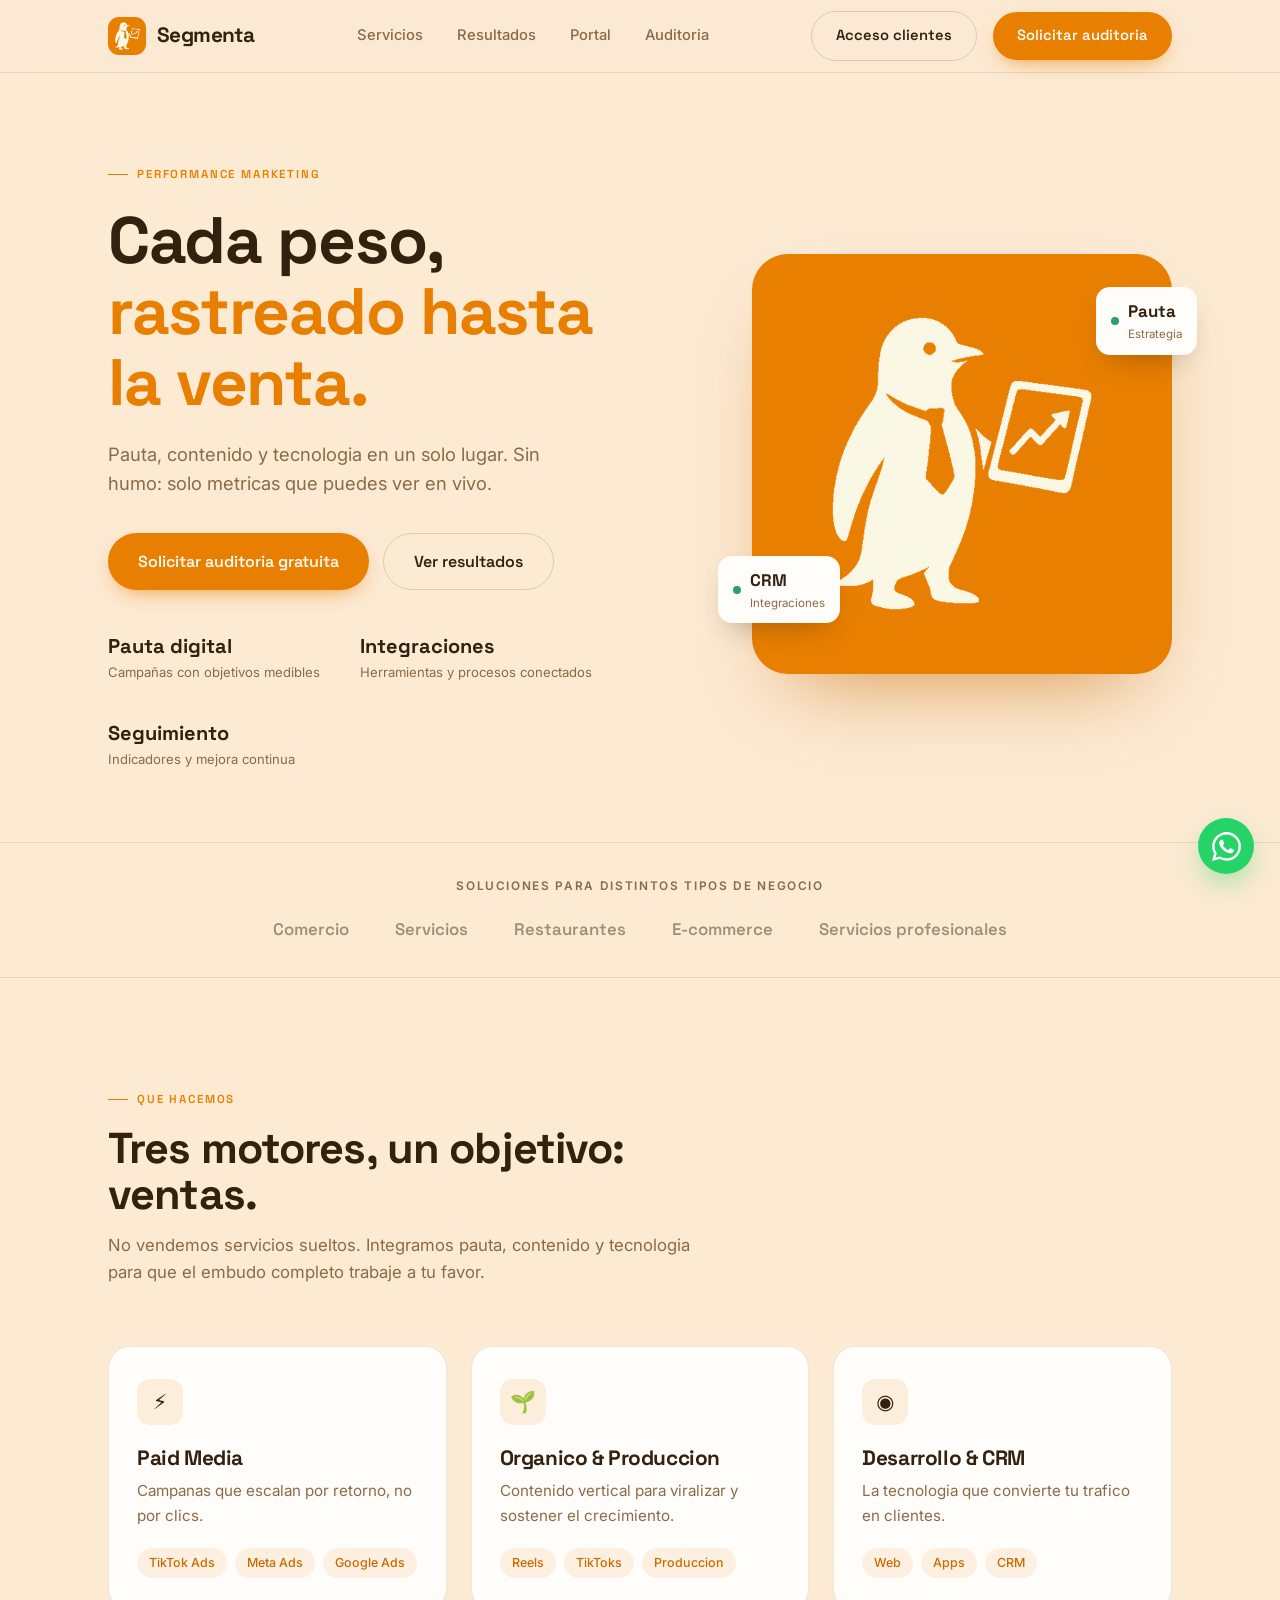
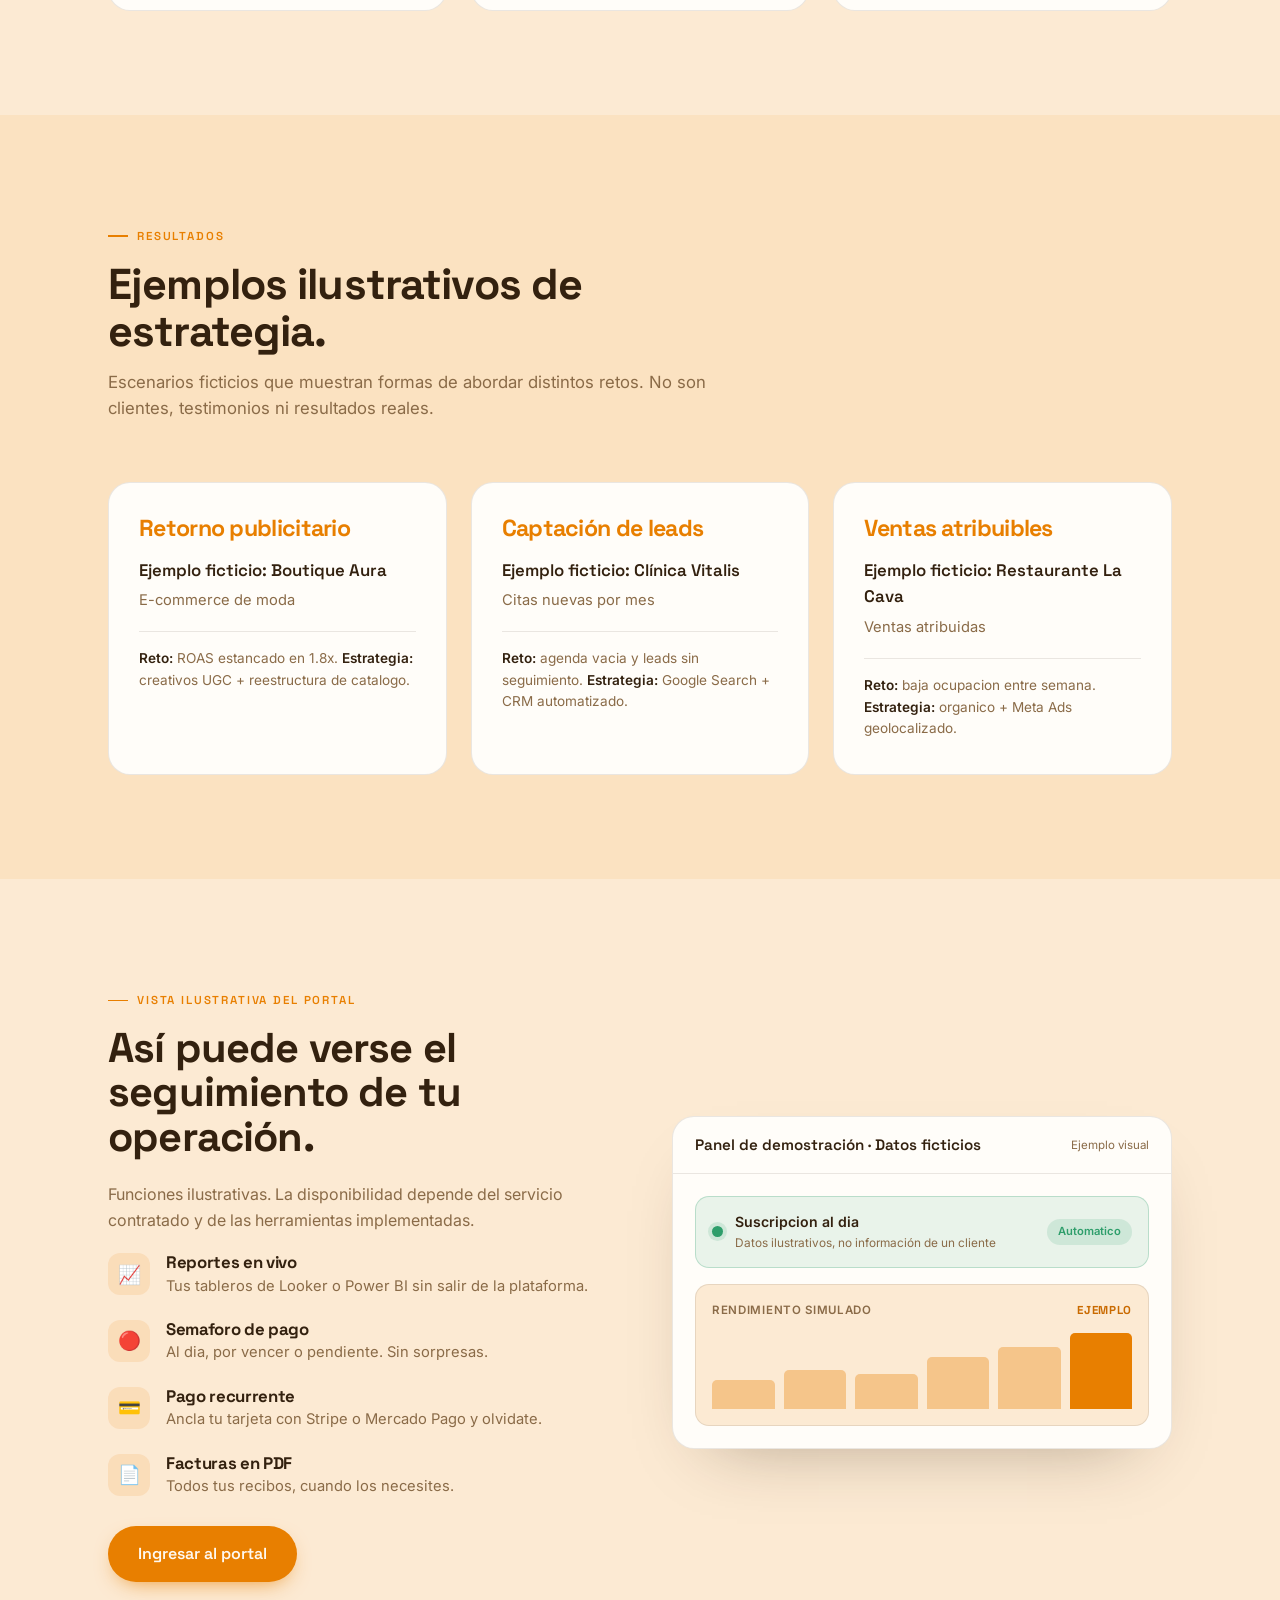
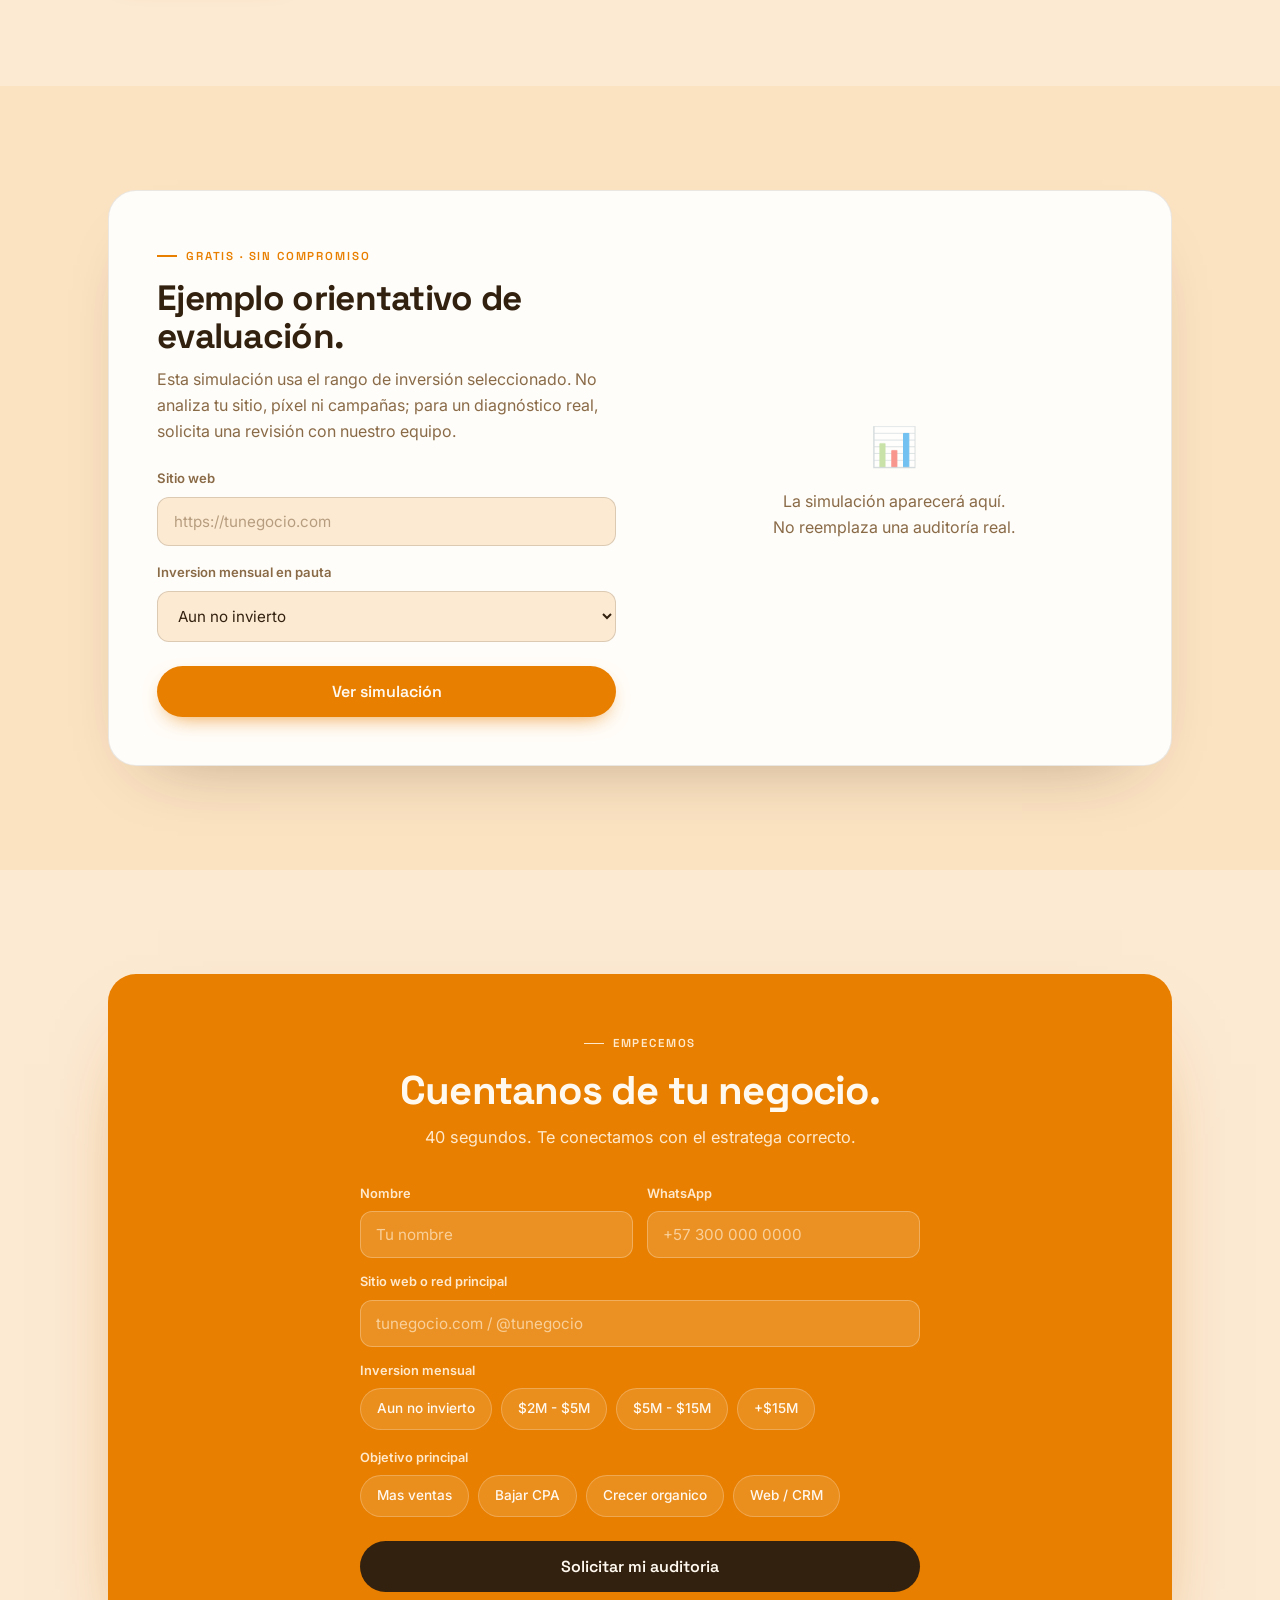
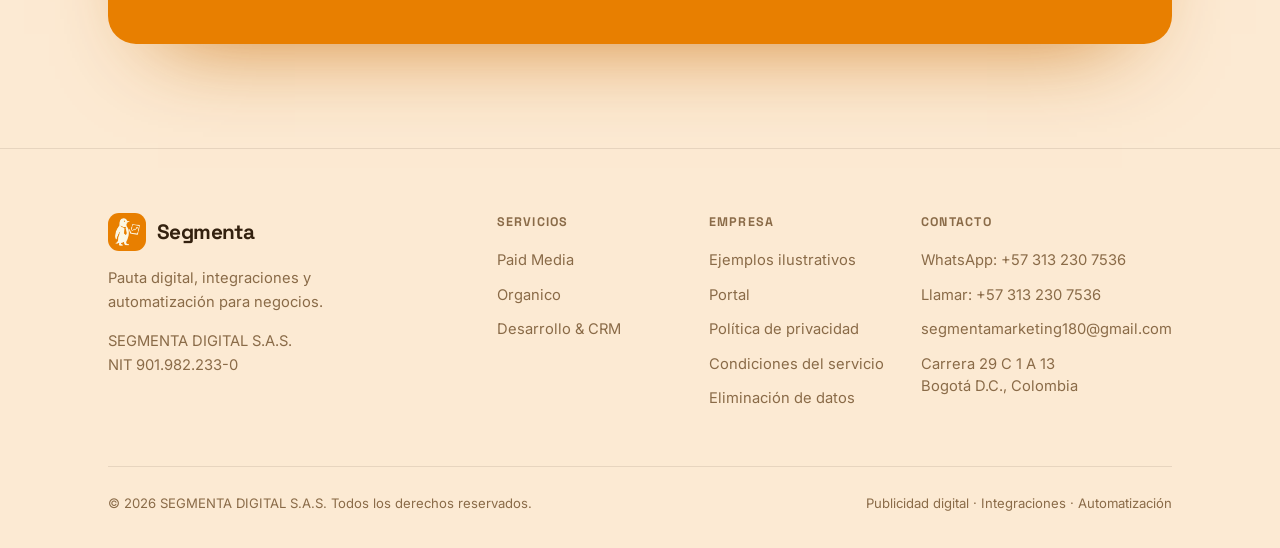
==== commit 584812ca: "fix(web): alinear identidad legal y marcar contenido demostrativo" ====
--- a/web/index.html
+++ b/web/index.html
@@ -257,15 +257,15 @@
         <a href="#resultados" class="btn btn-ghost btn-lg">Ver resultados</a>
       </div>
       <div class="hero-stats">
-        <div class="hs"><div class="n" data-count="4.7" data-suffix="x">0x</div><div class="l">ROAS promedio</div></div>
-        <div class="hs"><div class="n" data-count="320" data-prefix="+" data-suffix="%">0%</div><div class="l">Crecimiento en leads</div></div>
-        <div class="hs"><div class="n">$2.4B</div><div class="l">Pauta gestionada COP</div></div>
+        <div class="hs"><div class="n" style="font-size:1.25rem">Pauta digital</div><div class="l">Campañas con objetivos medibles</div></div>
+        <div class="hs"><div class="n" style="font-size:1.25rem">Integraciones</div><div class="l">Herramientas y procesos conectados</div></div>
+        <div class="hs"><div class="n" style="font-size:1.25rem">Seguimiento</div><div class="l">Indicadores y mejora continua</div></div>
       </div>
     </div>
     <div class="hero-visual reveal in">
       <div class="hero-panel"><span class="peng"></span></div>
-      <div class="pill p1"><span class="dot"></span><div><div class="pv">4.7x</div><div class="pl">ROAS</div></div></div>
-      <div class="pill p2"><span class="dot"></span><div><div class="pv">+320%</div><div class="pl">Leads</div></div></div>
+      <div class="pill p1"><span class="dot"></span><div><div class="pv">Pauta</div><div class="pl">Estrategia</div></div></div>
+      <div class="pill p2"><span class="dot"></span><div><div class="pv">CRM</div><div class="pl">Integraciones</div></div></div>
     </div>
   </div>
 </section>
@@ -273,9 +273,9 @@
 <!-- TRUST -->
 <div class="trust">
   <div class="wrap">
-    <div class="lbl">Marcas que confian su crecimiento en Segmenta</div>
+    <div class="lbl">Soluciones para distintos tipos de negocio</div>
     <div class="trust-row">
-      <span>Boutique Aura</span><span>Clinica Vitalis</span><span>La Cava</span><span>Grupo Andes</span><span>Cafe del Valle</span><span>MotorPro</span>
+      <span>Comercio</span><span>Servicios</span><span>Restaurantes</span><span>E-commerce</span><span>Servicios profesionales</span>
     </div>
   </div>
 </div>
@@ -316,25 +316,25 @@
   <div class="wrap">
     <div class="sec-head reveal">
       <span class="eyebrow">Resultados</span>
-      <h2>Numeros verificables, no promesas.</h2>
-      <p>Cada caso: el cliente, el reto y el numero que movio el negocio.</p>
+      <h2>Ejemplos ilustrativos de estrategia.</h2>
+      <p>Escenarios ficticios que muestran formas de abordar distintos retos. No son clientes, testimonios ni resultados reales.</p>
     </div>
     <div class="res-grid">
       <div class="res reveal">
-        <div class="big" data-count="4.9" data-suffix="x">0x</div>
-        <div class="who">Boutique Aura</div>
+        <div class="big" style="font-size:1.45rem">Retorno publicitario</div>
+        <div class="who">Ejemplo ficticio: Boutique Aura</div>
         <div class="ctx">E-commerce de moda</div>
         <div class="sub"><b>Reto:</b> ROAS estancado en 1.8x. <b>Estrategia:</b> creativos UGC + reestructura de catalogo.</div>
       </div>
       <div class="res reveal">
-        <div class="big" data-count="287" data-prefix="+">0</div>
-        <div class="who">Clinica Vitalis</div>
+        <div class="big" style="font-size:1.45rem">Captación de leads</div>
+        <div class="who">Ejemplo ficticio: Clínica Vitalis</div>
         <div class="ctx">Citas nuevas por mes</div>
         <div class="sub"><b>Reto:</b> agenda vacia y leads sin seguimiento. <b>Estrategia:</b> Google Search + CRM automatizado.</div>
       </div>
       <div class="res reveal">
-        <div class="big" data-count="41" data-prefix="+" data-suffix="%">0%</div>
-        <div class="who">Restaurante La Cava</div>
+        <div class="big" style="font-size:1.45rem">Ventas atribuibles</div>
+        <div class="who">Ejemplo ficticio: Restaurante La Cava</div>
         <div class="ctx">Ventas atribuidas</div>
         <div class="sub"><b>Reto:</b> baja ocupacion entre semana. <b>Estrategia:</b> organico + Meta Ads geolocalizado.</div>
       </div>
@@ -346,8 +346,8 @@
 <section class="section" id="portal">
   <div class="wrap portal-grid">
     <div class="reveal">
-      <span class="eyebrow">Portal de clientes</span>
-      <h2 style="font-size:clamp(1.9rem,3.4vw,2.6rem);margin:16px 0 22px">Tu agencia, transparente 24/7.</h2>
+      <span class="eyebrow">Vista ilustrativa del portal</span>
+      <h2 style="font-size:clamp(1.9rem,3.4vw,2.6rem);margin:16px 0 22px">Así puede verse el seguimiento de tu operación.</h2><p style="color:var(--ink-soft);margin-bottom:20px">Funciones ilustrativas. La disponibilidad depende del servicio contratado y de las herramientas implementadas.</p>
       <ul class="feat">
         <li><div class="fi">&#128200;</div><div><h4>Reportes en vivo</h4><p>Tus tableros de Looker o Power BI sin salir de la plataforma.</p></div></li>
         <li><div class="fi">&#128308;</div><div><h4>Semaforo de pago</h4><p>Al dia, por vencer o pendiente. Sin sorpresas.</p></div></li>
@@ -357,14 +357,14 @@
       <a href="javascript:void(0)" class="btn btn-primary btn-lg" style="margin-top:28px" onclick="openPortal()">Ingresar al portal</a>
     </div>
     <div class="mock reveal">
-      <div class="mock-top"><span class="t">Panel &middot; Boutique Aura</span><span class="s">Sesion activa</span></div>
+      <div class="mock-top"><span class="t">Panel de demostración &middot; Datos ficticios</span><span class="s">Ejemplo visual</span></div>
       <div class="mock-body">
         <div class="status">
-          <div class="lft"><span class="sem"></span><div><div class="l1">Suscripcion al dia</div><div class="l2">Proximo corte: 15 ago &middot; ****4291</div></div></div>
+          <div class="lft"><span class="sem"></span><div><div class="l1">Suscripcion al dia</div><div class="l2">Datos ilustrativos, no información de un cliente</div></div></div>
           <span class="badge">Automatico</span>
         </div>
         <div class="mchart">
-          <div class="ct"><span>Rendimiento del mes</span><b>+41%</b></div>
+          <div class="ct"><span>Rendimiento simulado</span><b>Ejemplo</b></div>
           <div class="mbars"><span style="height:38%"></span><span style="height:52%"></span><span style="height:46%"></span><span style="height:68%"></span><span style="height:82%"></span><span style="height:100%"></span></div>
         </div>
       </div>
@@ -379,8 +379,8 @@
       <div class="audit-grid">
         <div>
           <span class="eyebrow">Gratis &middot; Sin compromiso</span>
-          <h2 style="font-size:clamp(1.7rem,3vw,2.2rem);margin:14px 0 12px">Auditoria express de tu embudo.</h2>
-          <p style="color:var(--ink-soft);margin-bottom:24px">Ingresa tu sitio y te mostramos donde estas perdiendo ventas.</p>
+          <h2 style="font-size:clamp(1.7rem,3vw,2.2rem);margin:14px 0 12px">Ejemplo orientativo de evaluación.</h2>
+          <p style="color:var(--ink-soft);margin-bottom:24px">Esta simulación usa el rango de inversión seleccionado. No analiza tu sitio, píxel ni campañas; para un diagnóstico real, solicita una revisión con nuestro equipo.</p>
           <div class="field"><label>Sitio web</label><input id="au-web" type="url" placeholder="https://tunegocio.com"></div>
           <div class="field"><label>Inversion mensual en pauta</label>
             <select id="au-inv">
@@ -390,20 +390,20 @@
               <option value="3">Mas de $8M COP</option>
             </select>
           </div>
-          <button class="btn btn-primary btn-lg" style="width:100%;justify-content:center;margin-top:8px" onclick="runAudit()">Analizar mi embudo</button>
+          <button class="btn btn-primary btn-lg" style="width:100%;justify-content:center;margin-top:8px" onclick="runAudit()">Ver simulación</button>
         </div>
         <div>
-          <div id="auditPh"><div class="em">&#128202;</div>Tu diagnostico aparecera aqui.<br>Preliminar y automatizado.</div>
+          <div id="auditPh"><div class="em">&#128202;</div>La simulación aparecerá aquí.<br>No reemplaza una auditoría real.</div>
           <div id="auditRes">
             <div class="score-row">
               <div class="ring" id="ring"><div class="rv" id="rv">0</div></div>
-              <div><div style="font-family:var(--display);font-weight:600;font-size:1.05rem">Health Score</div><div id="smsg" style="color:var(--ink-soft);font-size:.86rem">Analizando...</div></div>
+              <div><div style="font-family:var(--display);font-weight:600;font-size:1.05rem">Puntuación simulada</div><div id="smsg" style="color:var(--ink-soft);font-size:.86rem">Analizando...</div></div>
             </div>
-            <div class="aline"><span>Velocidad de carga</span><span class="st warn" id="l1">Media</span></div>
-            <div class="aline"><span>Pixel &amp; tracking</span><span class="st bad" id="l2">Falta</span></div>
-            <div class="aline"><span>Estructura de pauta</span><span class="st warn" id="l3">Mejorable</span></div>
-            <div class="aline"><span>Conversion / CTA</span><span class="st ok" id="l4">OK</span></div>
-            <a href="#contacto" class="btn btn-ghost" style="width:100%;justify-content:center;margin-top:18px">Ver plan de accion completo</a>
+            <div class="aline"><span>Velocidad de carga</span><span class="st warn" id="l1">No medida</span></div>
+            <div class="aline"><span>Pixel &amp; tracking</span><span class="st warn" id="l2">No comprobado</span></div>
+            <div class="aline"><span>Estructura de pauta</span><span class="st warn" id="l3">No evaluada</span></div>
+            <div class="aline"><span>Conversión / CTA</span><span class="st warn" id="l4">No evaluado</span></div>
+            <a href="#contacto" class="btn btn-ghost" style="width:100%;justify-content:center;margin-top:18px">Solicitar evaluación real</a>
           </div>
         </div>
       </div>
@@ -456,17 +456,17 @@
     <div class="foot-grid">
       <div>
         <div class="brand"><span class="mark"><span class="peng"></span></span>Segmenta</div>
-        <p class="about">Performance marketing full-stack. Pauta, contenido y tecnologia con resultados medibles en tiempo real.</p>
+        <p class="about">Pauta digital, integraciones y automatización para negocios.</p><p class="about">SEGMENTA DIGITAL S.A.S.<br>NIT 901.982.233-0</p>
       </div>
       <div class="fcol"><h5>Servicios</h5><a href="#servicios">Paid Media</a><a href="#servicios">Organico</a><a href="#servicios">Desarrollo &amp; CRM</a></div>
-      <div class="fcol"><h5>Empresa</h5><a href="#resultados">Resultados</a><a href="#portal">Portal</a><a href="#auditoria">Auditoria</a></div>
-      <div class="fcol"><h5>Contacto</h5><a href="#contacto">WhatsApp</a><a href="#contacto">hola@segmenta.co</a><a href="#contacto">Bogota, Colombia</a></div>
-    </div>
-    <div class="foot-bot"><span>&copy; 2026 Segmenta. Todos los derechos reservados.</span><span>Partner oficial Meta &amp; Google</span></div>
+      <div class="fcol"><h5>Empresa</h5><a href="#resultados">Ejemplos ilustrativos</a><a href="#portal">Portal</a><a href="/privacy.html">Política de privacidad</a><a href="/terms.html">Condiciones del servicio</a><a href="/data-deletion.html">Eliminación de datos</a></div>
+      <div class="fcol"><h5>Contacto</h5><a href="https://wa.me/573132307536" target="_blank" rel="noopener">WhatsApp: +57 313 230 7536</a><a href="tel:+573132307536">Llamar: +57 313 230 7536</a><a href="mailto:segmentamarketing180@gmail.com">segmentamarketing180@gmail.com</a><div style="color:var(--ink-soft);font-size:.92rem;line-height:1.5">Carrera 29 C 1 A 13<br>Bogotá D.C., Colombia</div></div>
+    </div>
+    <div class="foot-bot"><span>&copy; 2026 SEGMENTA DIGITAL S.A.S. Todos los derechos reservados.</span><span>Publicidad digital &middot; Integraciones &middot; Automatización</span></div>
   </div>
 </footer>
 
-<a class="wa" href="https://wa.me/573133250202?text=Hola%20Segmenta,%20quiero%20una%20auditoria" target="_blank" rel="noopener" aria-label="WhatsApp">
+<a class="wa" href="https://wa.me/573132307536?text=Hola%20Segmenta,%20quiero%20una%20auditoria" target="_blank" rel="noopener" aria-label="WhatsApp">
   <svg viewBox="0 0 24 24"><path d="M17.472 14.382c-.297-.149-1.758-.867-2.03-.967-.273-.099-.471-.148-.67.15-.197.297-.767.966-.94 1.164-.173.199-.347.223-.644.075-.297-.15-1.255-.463-2.39-1.475-.883-.788-1.48-1.761-1.653-2.059-.173-.297-.018-.458.13-.606.134-.133.298-.347.446-.52.149-.174.198-.298.298-.497.099-.198.05-.371-.025-.52-.075-.149-.669-1.612-.916-2.207-.242-.579-.487-.5-.669-.51l-.57-.01c-.198 0-.52.074-.792.372-.272.297-1.04 1.016-1.04 2.479 0 1.462 1.065 2.875 1.213 3.074.149.198 2.096 3.2 5.077 4.487.71.306 1.263.489 1.694.626.712.226 1.36.194 1.872.118.571-.085 1.758-.719 2.006-1.413.248-.694.248-1.289.173-1.413-.074-.124-.272-.198-.57-.347m-5.421 7.403h-.004a9.87 9.87 0 01-5.031-1.378l-.361-.214-3.741.982.998-3.648-.235-.374a9.86 9.86 0 01-1.51-5.26c.001-5.45 4.436-9.884 9.888-9.884 2.64 0 5.122 1.03 6.988 2.898a9.825 9.825 0 012.893 6.994c-.003 5.45-4.437 9.884-9.885 9.884m8.413-18.297A11.815 11.815 0 0012.05 0C5.495 0 .16 5.335.157 11.892c0 2.096.547 4.142 1.588 5.945L.057 24l6.305-1.654a11.882 11.882 0 005.683 1.448h.005c6.554 0 11.89-5.335 11.893-11.893a11.821 11.821 0 00-3.48-8.413Z"/></svg>
 </a>
 
@@ -496,9 +496,7 @@
     var ring=document.getElementById('ring');
     ring.style.background='conic-gradient('+col+' '+(score*3.6)+'deg, var(--line) 0deg)';
     ring.innerHTML='<div style="position:absolute;inset:6px;border-radius:50%;background:var(--card)"></div><div class="rv" style="position:relative;color:'+col+'">'+score+'</div>';
-    document.getElementById('smsg').textContent=score<55?'Fugas serias. Prioridad alta.':score<72?'Base decente con margen de mejora.':'Buen estado, vamos por la optimizacion fina.';
-    var l2=document.getElementById('l2');
-    if(inv>=2){l2.className='st ok';l2.textContent='OK';}else{l2.className='st bad';l2.textContent='Falta';}
+    document.getElementById('smsg').textContent='Valor ilustrativo: no se ha analizado el sitio ni las campañas.';
   }
 
   var lead={budget:'',goal:''};
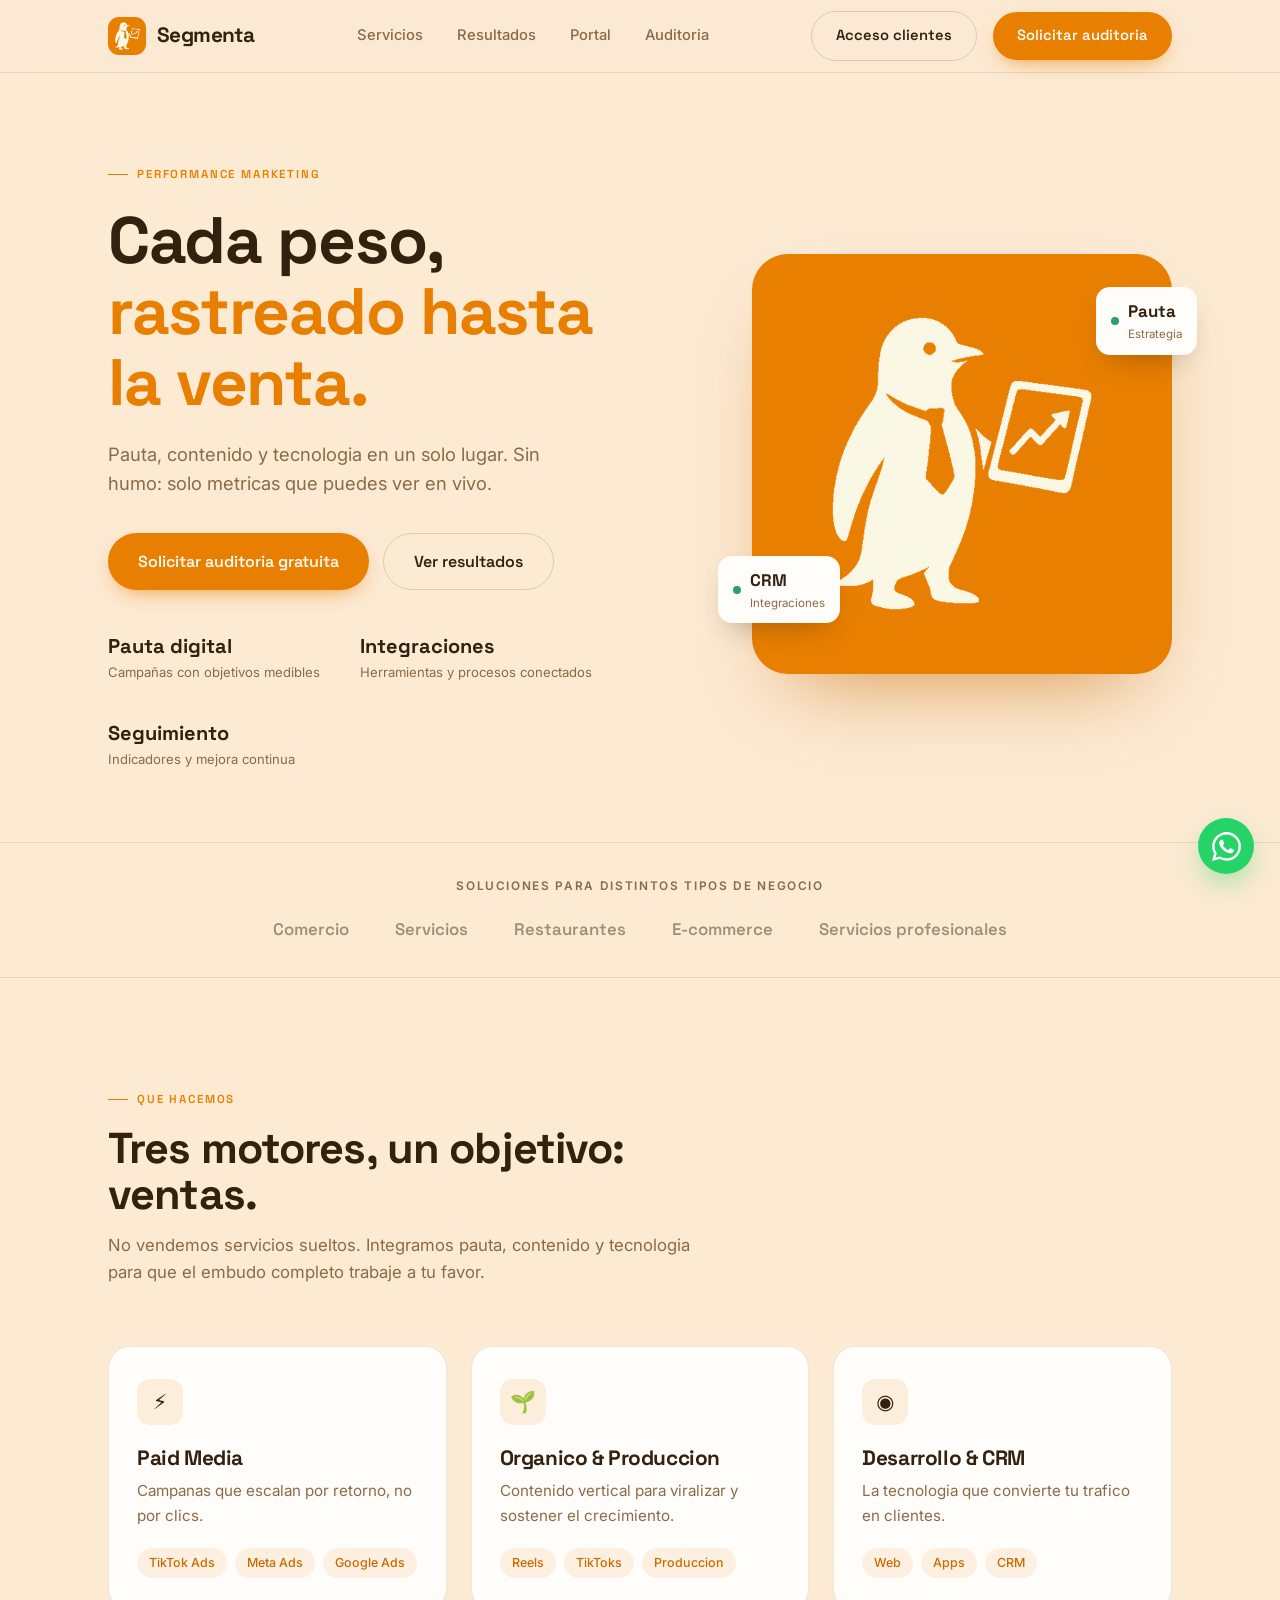
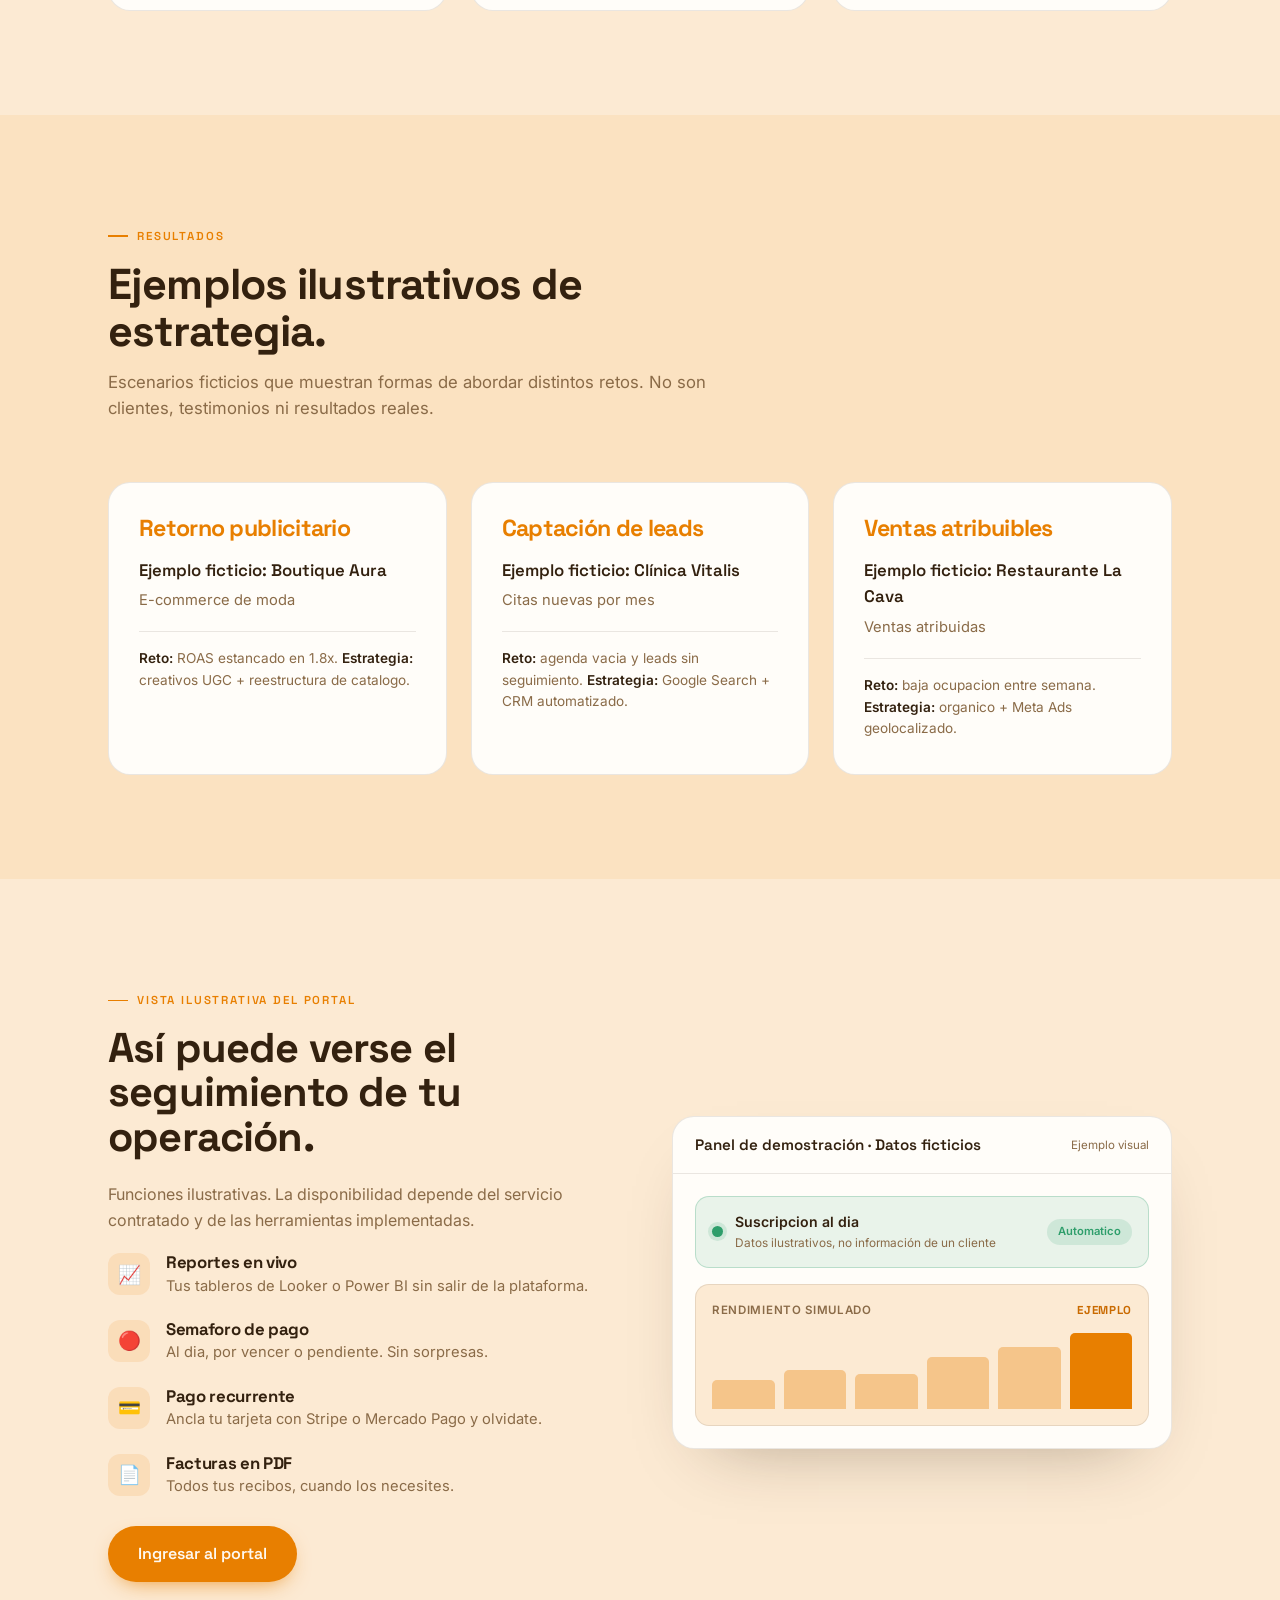
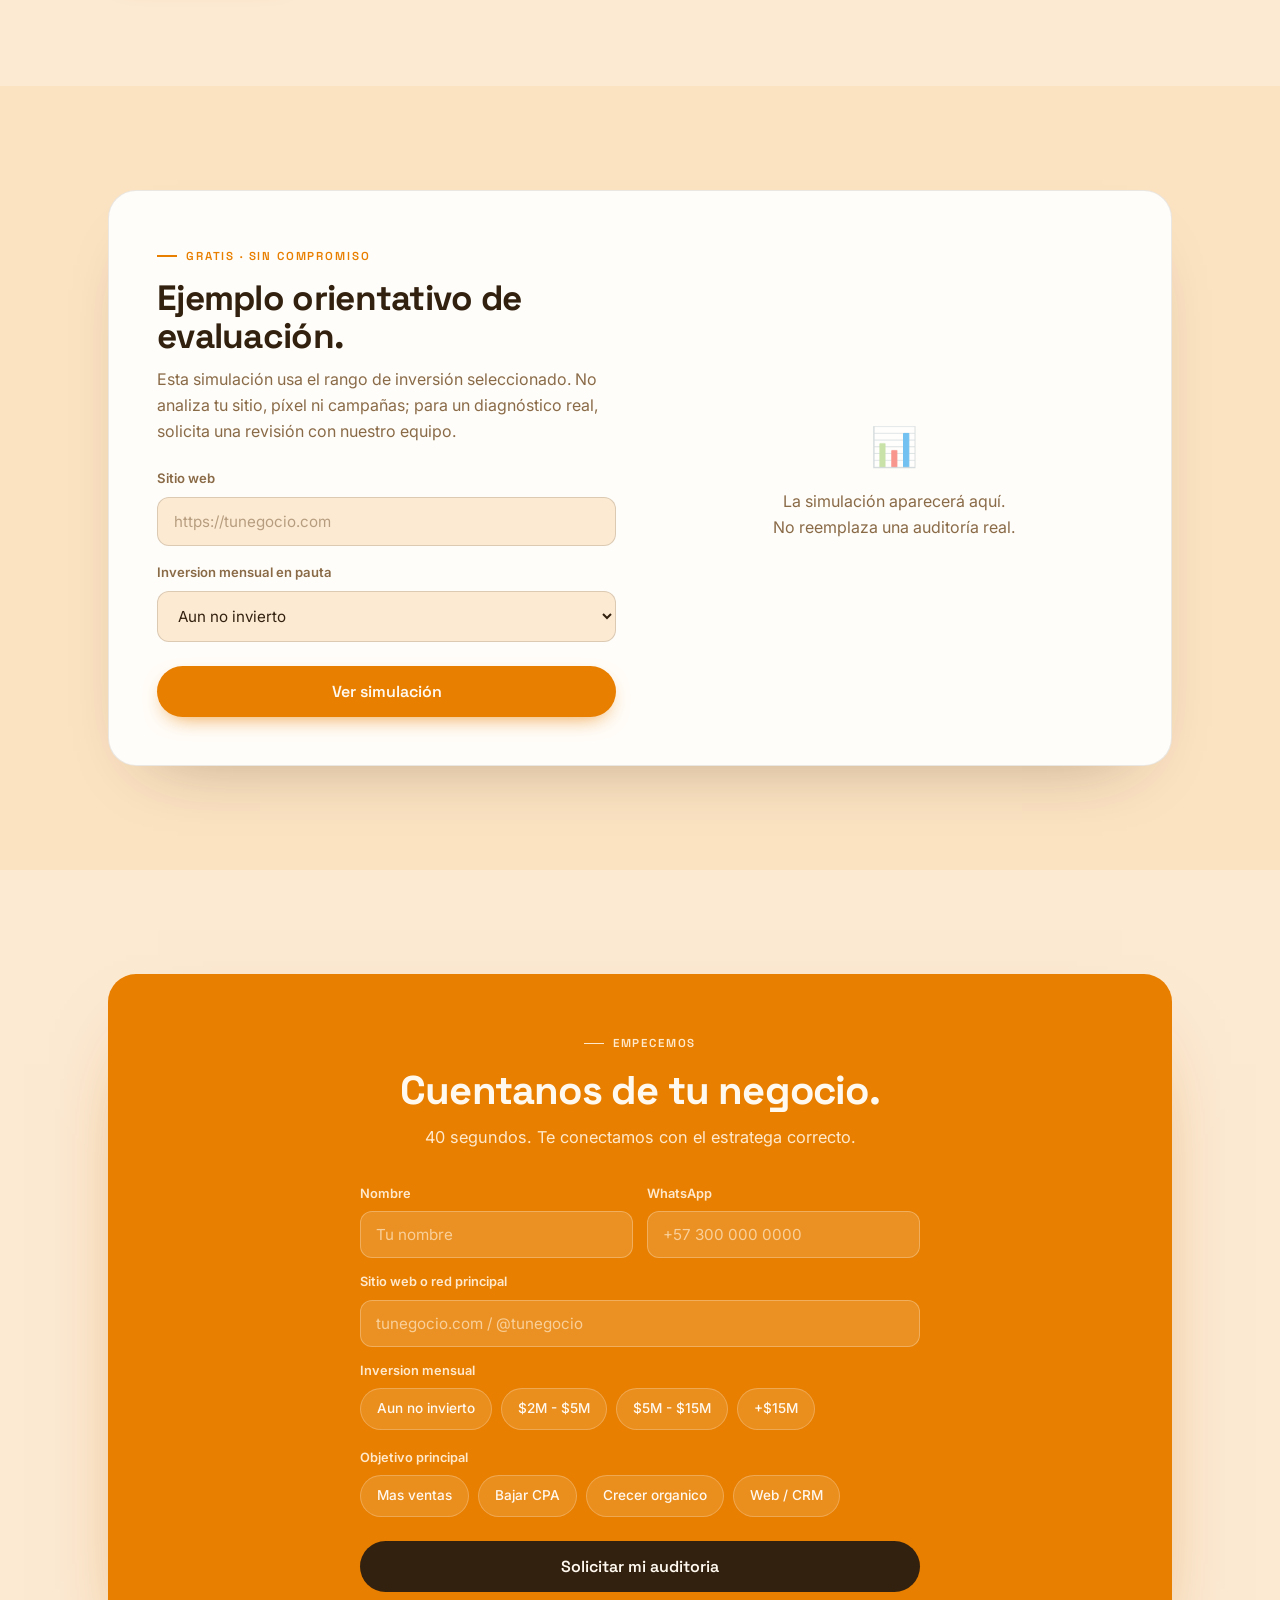
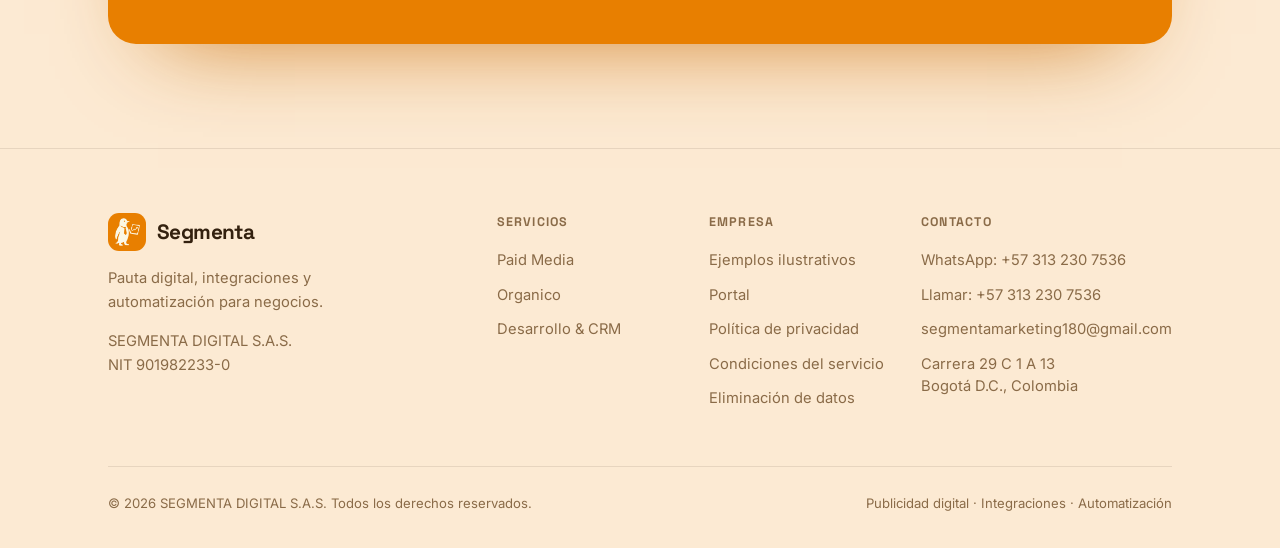
==== commit d661d17e: "fix(legal): mostrar NIT 901982233-0 sin puntos" ====
--- a/web/index.html
+++ b/web/index.html
@@ -456,7 +456,7 @@
     <div class="foot-grid">
       <div>
         <div class="brand"><span class="mark"><span class="peng"></span></span>Segmenta</div>
-        <p class="about">Pauta digital, integraciones y automatización para negocios.</p><p class="about">SEGMENTA DIGITAL S.A.S.<br>NIT 901.982.233-0</p>
+        <p class="about">Pauta digital, integraciones y automatización para negocios.</p><p class="about">SEGMENTA DIGITAL S.A.S.<br>NIT 901982233-0</p>
       </div>
       <div class="fcol"><h5>Servicios</h5><a href="#servicios">Paid Media</a><a href="#servicios">Organico</a><a href="#servicios">Desarrollo &amp; CRM</a></div>
       <div class="fcol"><h5>Empresa</h5><a href="#resultados">Ejemplos ilustrativos</a><a href="#portal">Portal</a><a href="/privacy.html">Política de privacidad</a><a href="/terms.html">Condiciones del servicio</a><a href="/data-deletion.html">Eliminación de datos</a></div>
